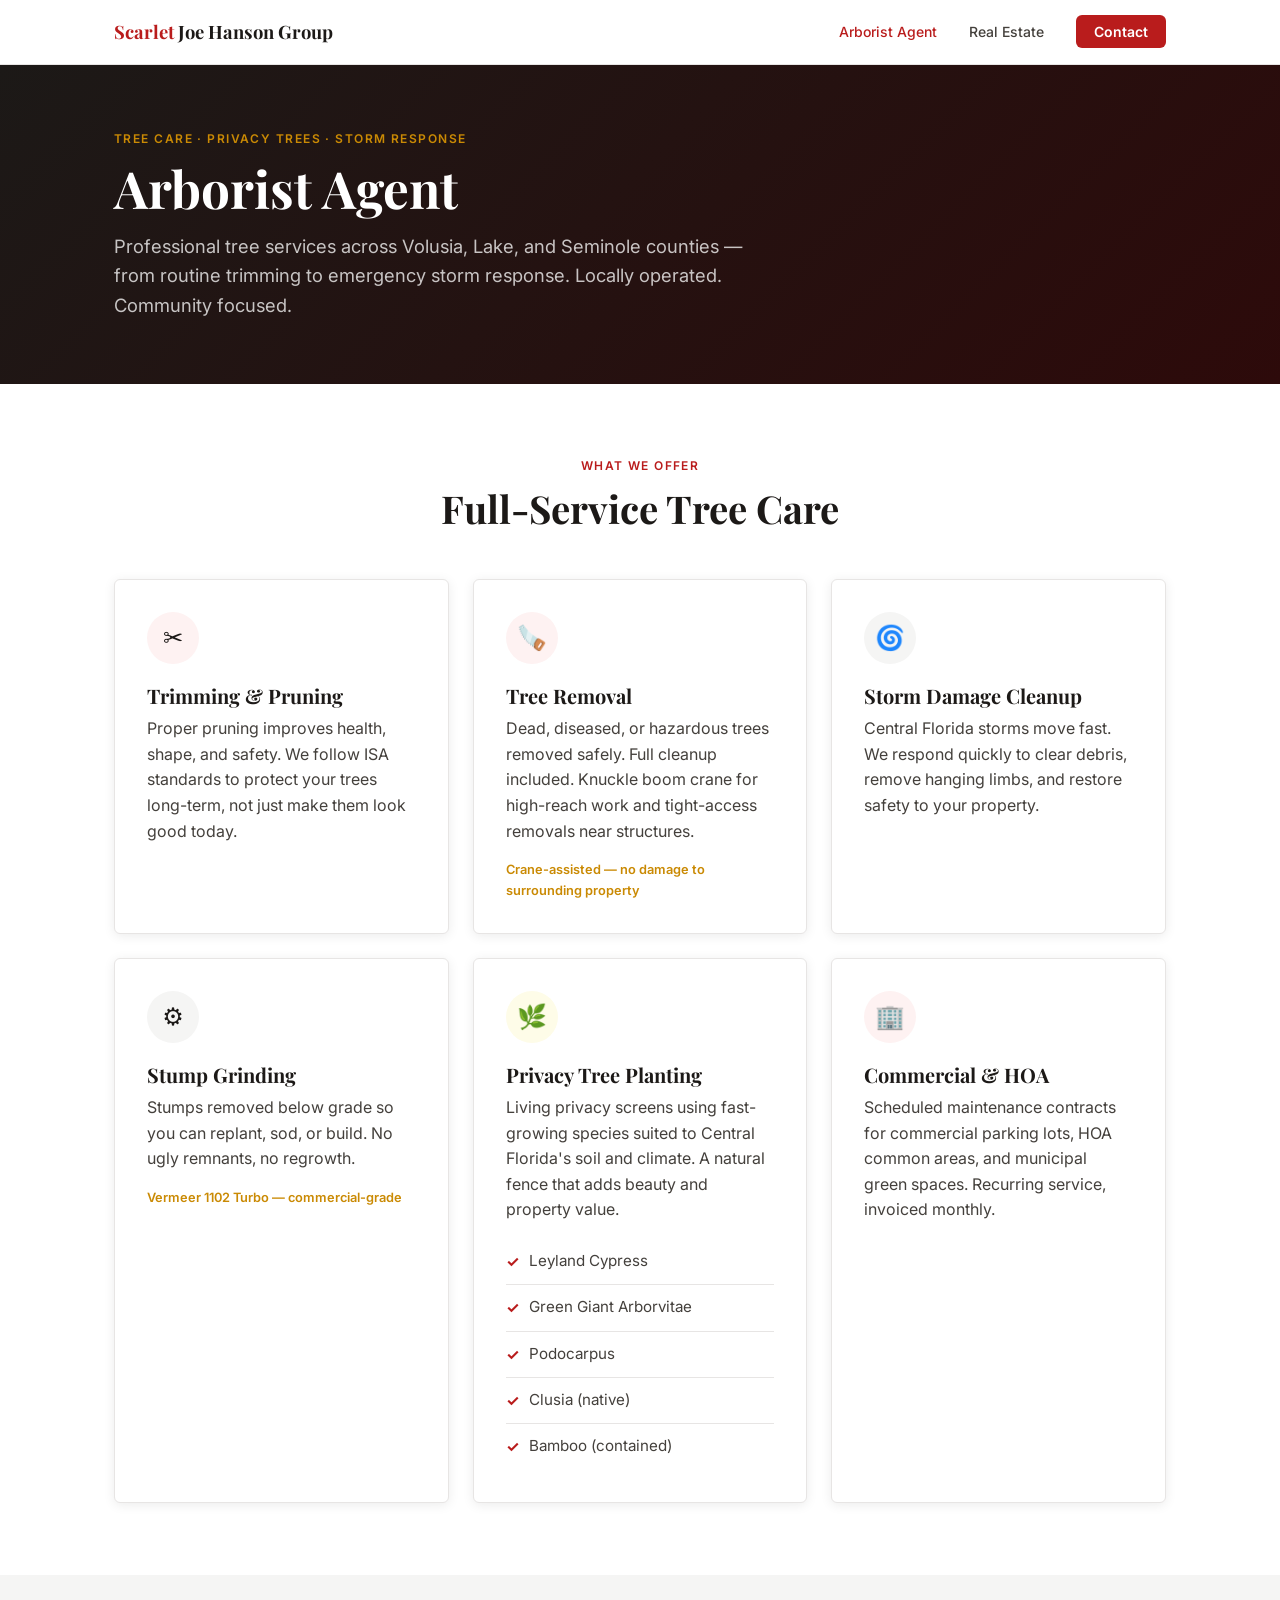
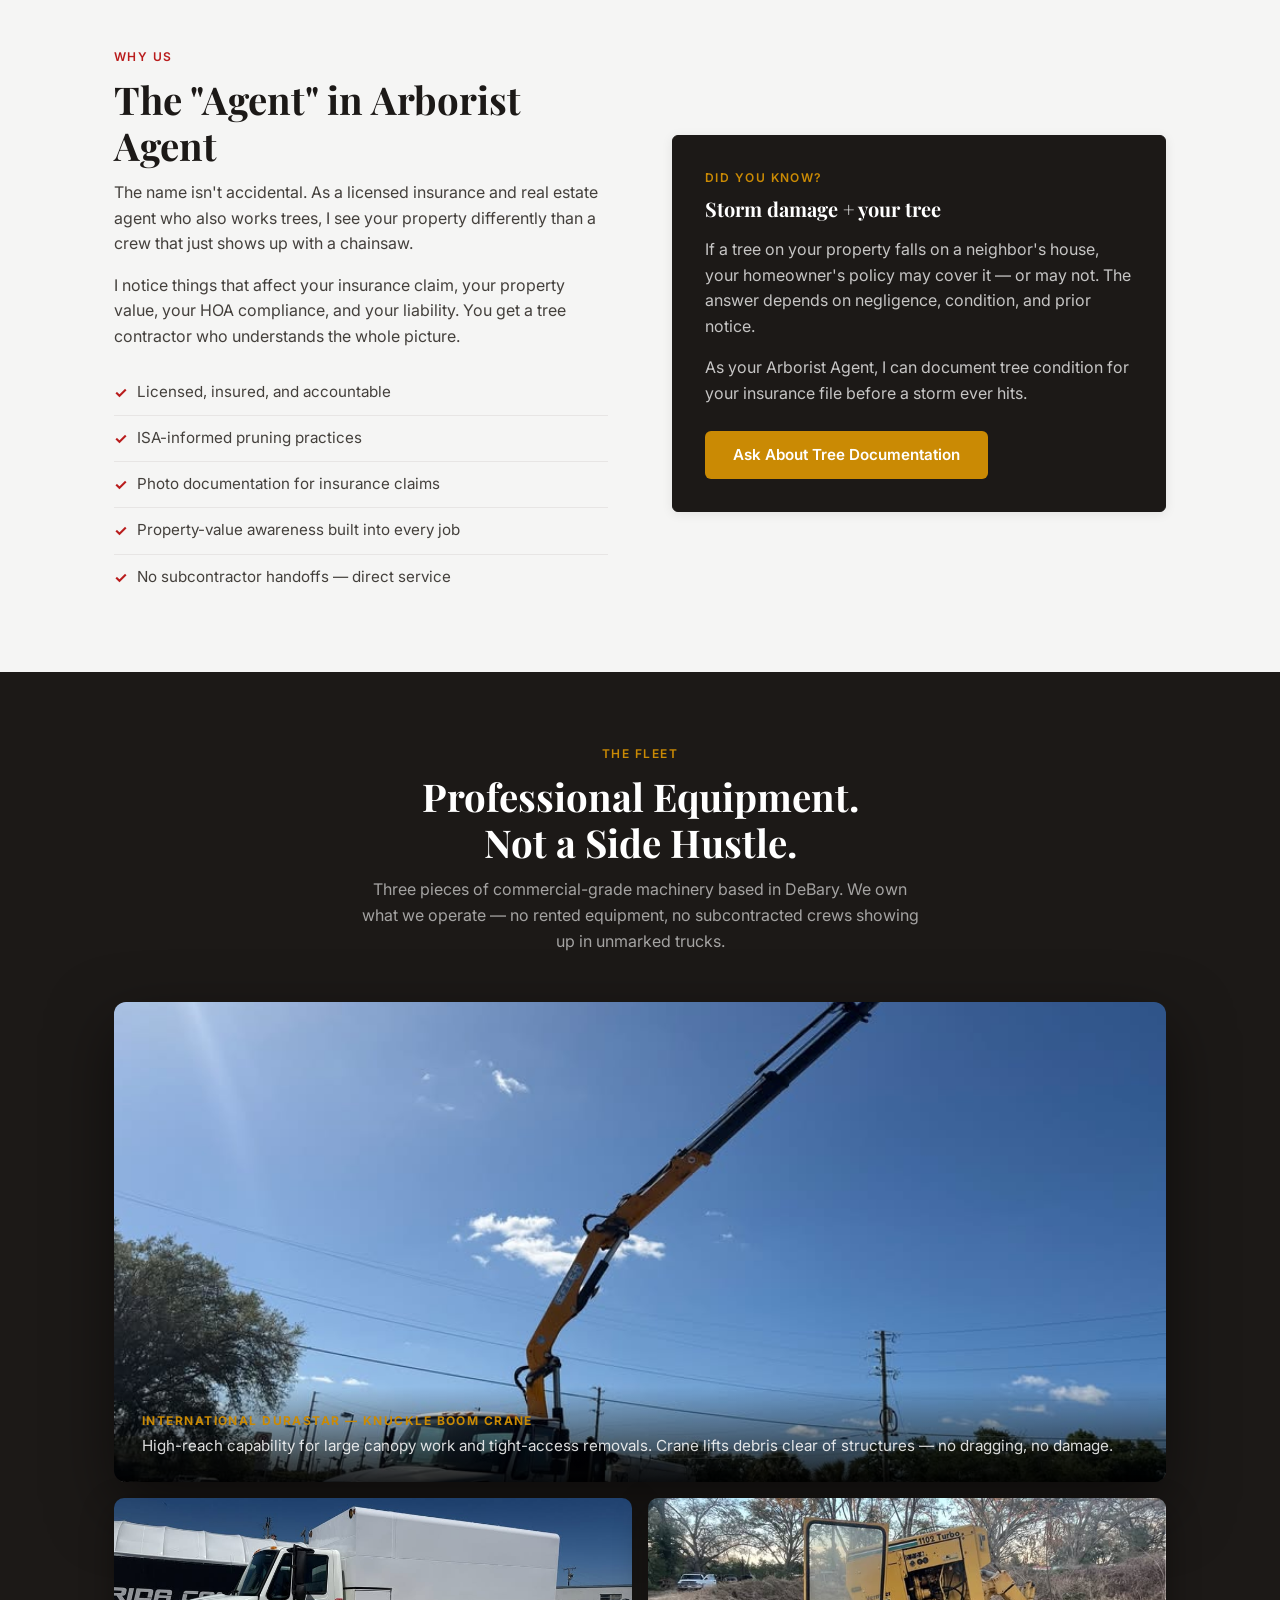
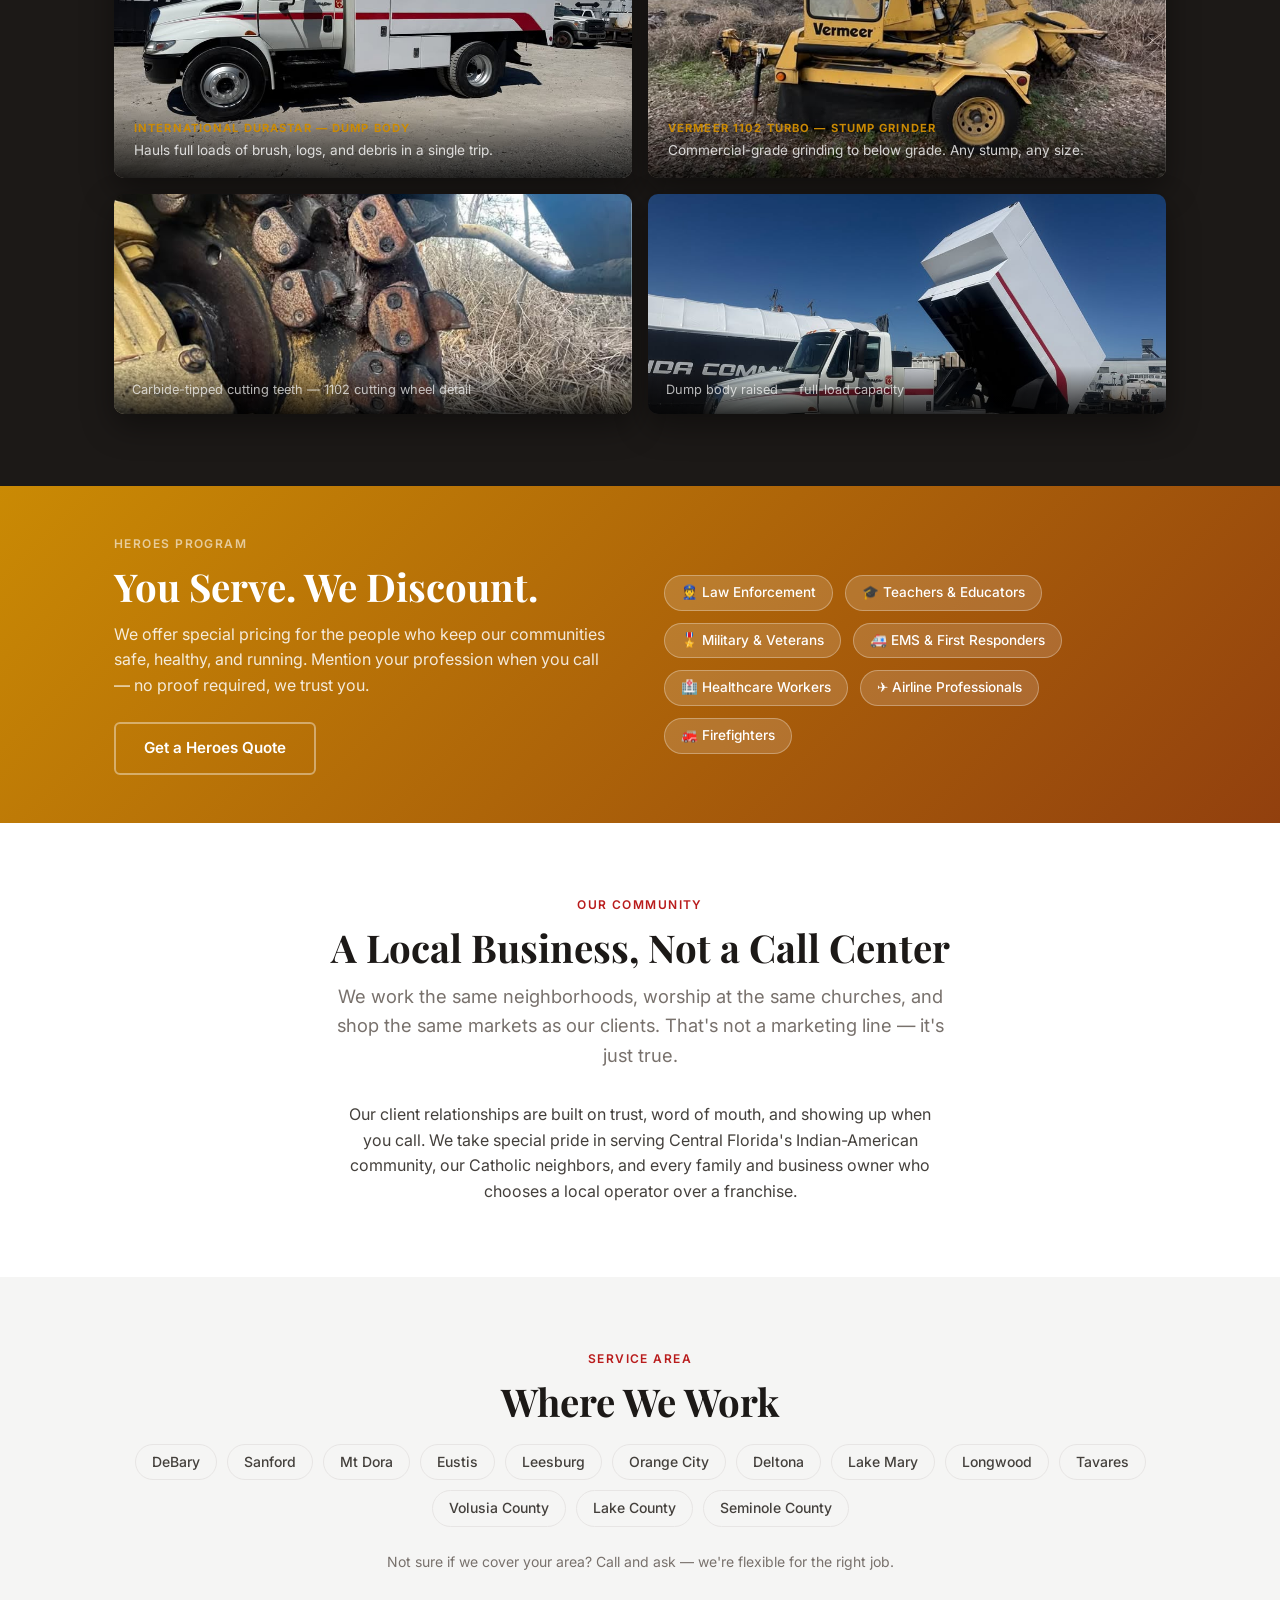
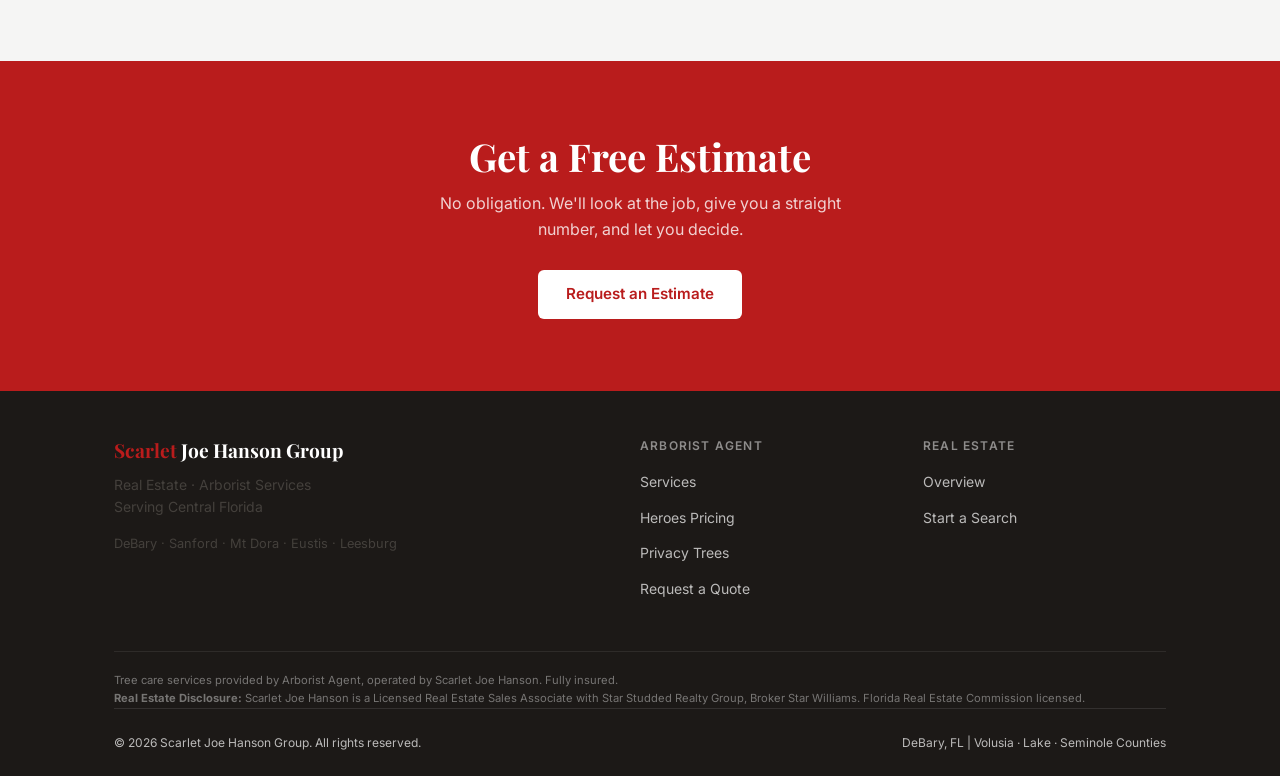
==== arborist-agent.html @ 5fde6324 "Initial build — Scarlet Hanson Group website Tree service (Arborist Agent) + Commercial Real Estate " ====
<!DOCTYPE html>
<html lang="en">
<head>
  <meta charset="UTF-8" />
  <meta name="viewport" content="width=device-width, initial-scale=1.0" />
  <title>Arborist Agent | Professional Tree Care — DeBary, Sanford, Mt Dora, FL</title>
  <meta name="description" content="Arborist Agent provides professional tree trimming, removal, storm cleanup, and privacy tree planting across Volusia, Lake and Seminole counties. Heroes discount available." />
  <meta name="keywords" content="tree service DeBary, tree removal Sanford, arborist Mt Dora, tree trimming Eustis Leesburg, privacy trees Lake County, storm cleanup Central Florida" />

  <meta property="og:title" content="Arborist Agent | Professional Tree Care" />
  <meta property="og:description" content="Tree trimming, removal, storm cleanup, and privacy trees — Central Florida." />

  <link rel="stylesheet" href="styles.css" />
  <meta name="data-entity" content="arborist-agent" />
</head>
<body>

<!-- ── Navigation ── -->
<nav class="nav">
  <div class="container nav-inner">
    <a href="index.html" class="nav-logo"><span>Scarlet</span> Joe Hanson Group</a>
    <button class="nav-toggle" aria-label="Toggle menu" onclick="this.nextElementSibling.classList.toggle('open')">
      <span></span><span></span><span></span>
    </button>
    <ul class="nav-links">
      <li><a href="arborist-agent.html" class="active">Arborist Agent</a></li>
      <li><a href="real-estate.html">Real Estate</a></li>
      <li><a href="contact.html" class="nav-cta">Contact</a></li>
    </ul>
  </div>
</nav>

<!-- ── Page Hero ── -->
<section class="page-hero">
  <div class="container">
    <p class="eyebrow" style="color:var(--gold);">Tree Care · Privacy Trees · Storm Response</p>
    <h1>Arborist Agent</h1>
    <p class="lead">Professional tree services across Volusia, Lake, and Seminole counties — from routine trimming to emergency storm response. Locally operated. Community focused.</p>
  </div>
</section>

<!-- ── Services ── -->
<section class="section" id="services">
  <div class="container">
    <div class="text-center" style="margin-bottom:48px;">
      <p class="eyebrow">What We Offer</p>
      <h2>Full-Service Tree Care</h2>
    </div>

    <div class="grid-3">
      <div class="card">
        <div class="card-icon">✂️</div>
        <h3>Trimming &amp; Pruning</h3>
        <p>Proper pruning improves health, shape, and safety. We follow ISA standards to protect your trees long-term, not just make them look good today.</p>
      </div>
      <div class="card">
        <div class="card-icon">🪚</div>
        <h3>Tree Removal</h3>
        <p>Dead, diseased, or hazardous trees removed safely. Full cleanup included. Knuckle boom crane for high-reach work and tight-access removals near structures.</p>
        <p style="font-size:0.8rem; color:var(--gold); font-weight:600; margin-bottom:0;">Crane-assisted — no damage to surrounding property</p>
      </div>
      <div class="card">
        <div class="card-icon charcoal">🌀</div>
        <h3>Storm Damage Cleanup</h3>
        <p>Central Florida storms move fast. We respond quickly to clear debris, remove hanging limbs, and restore safety to your property.</p>
      </div>
      <div class="card">
        <div class="card-icon charcoal">⚙️</div>
        <h3>Stump Grinding</h3>
        <p>Stumps removed below grade so you can replant, sod, or build. No ugly remnants, no regrowth.</p>
        <p style="font-size:0.8rem; color:var(--gold); font-weight:600; margin-bottom:0;">Vermeer 1102 Turbo — commercial-grade</p>
      </div>
      <div class="card" id="privacy-trees">
        <div class="card-icon gold">🌿</div>
        <h3>Privacy Tree Planting</h3>
        <p>Living privacy screens using fast-growing species suited to Central Florida's soil and climate. A natural fence that adds beauty and property value.</p>
        <ul class="service-list" style="margin-top:12px;">
          <li>Leyland Cypress</li>
          <li>Green Giant Arborvitae</li>
          <li>Podocarpus</li>
          <li>Clusia (native)</li>
          <li>Bamboo (contained)</li>
        </ul>
      </div>
      <div class="card">
        <div class="card-icon">🏢</div>
        <h3>Commercial &amp; HOA</h3>
        <p>Scheduled maintenance contracts for commercial parking lots, HOA common areas, and municipal green spaces. Recurring service, invoiced monthly.</p>
      </div>
    </div>
  </div>
</section>

<!-- ── Why Arborist Agent ── -->
<section class="section bg-lite">
  <div class="container">
    <div class="grid-2" style="align-items:center; gap:64px;">
      <div>
        <p class="eyebrow">Why Us</p>
        <h2>The "Agent" in Arborist Agent</h2>
        <p>The name isn't accidental. As a licensed insurance and real estate agent who also works trees, I see your property differently than a crew that just shows up with a chainsaw.</p>
        <p>I notice things that affect your insurance claim, your property value, your HOA compliance, and your liability. You get a tree contractor who understands the whole picture.</p>
        <ul class="service-list" style="margin-top:20px;">
          <li>Licensed, insured, and accountable</li>
          <li>ISA-informed pruning practices</li>
          <li>Photo documentation for insurance claims</li>
          <li>Property-value awareness built into every job</li>
          <li>No subcontractor handoffs — direct service</li>
        </ul>
      </div>
      <div>
        <div class="card" style="background:var(--charcoal); border-color:var(--charcoal); color:var(--white);">
          <p class="eyebrow" style="color:var(--gold);">Did you know?</p>
          <h3 style="color:var(--white); margin-bottom:16px;">Storm damage + your tree</h3>
          <p style="color:rgba(255,255,255,0.75);">If a tree on your property falls on a neighbor's house, your homeowner's policy may cover it — or may not. The answer depends on negligence, condition, and prior notice.</p>
          <p style="color:rgba(255,255,255,0.75);">As your Arborist Agent, I can document tree condition for your insurance file before a storm ever hits.</p>
          <a href="contact.html" class="btn btn-gold" style="margin-top:8px;">Ask About Tree Documentation</a>
        </div>
      </div>
    </div>
  </div>
</section>

<!-- ── Equipment Showcase ── -->
<section id="equipment" style="background:var(--charcoal); padding:72px 0;">
  <div class="container">
    <div class="text-center" style="margin-bottom:48px;">
      <p class="eyebrow" style="color:var(--gold);">The Fleet</p>
      <h2 style="color:var(--white);">Professional Equipment.<br>Not a Side Hustle.</h2>
      <p style="color:rgba(255,255,255,0.6); max-width:560px; margin:0 auto;">
        Three pieces of commercial-grade machinery based in DeBary. We own what we operate — no rented equipment, no subcontracted crews showing up in unmarked trucks.
      </p>
    </div>

    <!-- Crane Truck — hero shot -->
    <div style="border-radius:12px; overflow:hidden; box-shadow:0 24px 64px rgba(0,0,0,0.5); margin-bottom:16px; position:relative;">
      <img src="truck-crane.jpg" alt="Arborist Agent crane truck with boom extended" style="width:100%; display:block; max-height:480px; object-fit:cover; object-position:center 30%;" />
      <div style="position:absolute; bottom:0; left:0; right:0; padding:24px 28px;
                  background:linear-gradient(transparent, rgba(0,0,0,0.85));">
        <p style="margin:0; color:var(--gold); font-size:0.75rem; font-weight:700; letter-spacing:0.12em; text-transform:uppercase;">International DuraStar — Knuckle Boom Crane</p>
        <p style="margin:4px 0 0; color:rgba(255,255,255,0.85); font-size:0.95rem;">High-reach capability for large canopy work and tight-access removals. Crane lifts debris clear of structures — no dragging, no damage.</p>
      </div>
    </div>

    <!-- Dump Truck + Stump Grinder side by side -->
    <div class="grid-2" style="gap:16px; margin-bottom:16px;">
      <div style="border-radius:10px; overflow:hidden; box-shadow:0 12px 32px rgba(0,0,0,0.4); position:relative;">
        <img src="truck-side.jpg" alt="Arborist Agent dump truck" style="width:100%; display:block; height:280px; object-fit:cover; object-position:center;" />
        <div style="position:absolute; bottom:0; left:0; right:0; padding:16px 20px;
                    background:linear-gradient(transparent, rgba(0,0,0,0.8));">
          <p style="margin:0; color:var(--gold); font-size:0.7rem; font-weight:700; letter-spacing:0.1em; text-transform:uppercase;">International DuraStar — Dump Body</p>
          <p style="margin:3px 0 0; color:rgba(255,255,255,0.8); font-size:0.85rem;">Hauls full loads of brush, logs, and debris in a single trip.</p>
        </div>
      </div>
      <div style="border-radius:10px; overflow:hidden; box-shadow:0 12px 32px rgba(0,0,0,0.4); position:relative;">
        <img src="grinder-2.jpg" alt="Vermeer 1102 Turbo stump grinder" style="width:100%; display:block; height:280px; object-fit:cover; object-position:center;" />
        <div style="position:absolute; bottom:0; left:0; right:0; padding:16px 20px;
                    background:linear-gradient(transparent, rgba(0,0,0,0.8));">
          <p style="margin:0; color:var(--gold); font-size:0.7rem; font-weight:700; letter-spacing:0.1em; text-transform:uppercase;">Vermeer 1102 Turbo — Stump Grinder</p>
          <p style="margin:3px 0 0; color:rgba(255,255,255,0.8); font-size:0.85rem;">Commercial-grade grinding to below grade. Any stump, any size.</p>
        </div>
      </div>
    </div>

    <!-- Teeth close-up + second grinder shot -->
    <div class="grid-2" style="gap:16px;">
      <div style="border-radius:10px; overflow:hidden; box-shadow:0 12px 32px rgba(0,0,0,0.4); position:relative;">
        <img src="grinder-teeth.jpg" alt="Vermeer carbide cutting teeth close-up" style="width:100%; display:block; height:220px; object-fit:cover; object-position:center;" />
        <div style="position:absolute; bottom:0; left:0; right:0; padding:14px 18px;
                    background:linear-gradient(transparent, rgba(0,0,0,0.8));">
          <p style="margin:0; color:rgba(255,255,255,0.7); font-size:0.8rem;">Carbide-tipped cutting teeth — 1102 cutting wheel detail</p>
        </div>
      </div>
      <div style="border-radius:10px; overflow:hidden; box-shadow:0 12px 32px rgba(0,0,0,0.4); position:relative;">
        <img src="truck-dump.jpg" alt="Arborist Agent dump truck — bed raised" style="width:100%; display:block; height:220px; object-fit:cover; object-position:center 20%;" />
        <div style="position:absolute; bottom:0; left:0; right:0; padding:14px 18px;
                    background:linear-gradient(transparent, rgba(0,0,0,0.8));">
          <p style="margin:0; color:rgba(255,255,255,0.7); font-size:0.8rem;">Dump body raised — full-load capacity</p>
        </div>
      </div>
    </div>

  </div>
</section>

<!-- ── Heroes ── -->
<section class="heroes-strip" id="heroes">
  <div class="container">
    <div class="grid-2" style="align-items:center; gap:48px;">
      <div>
        <p class="eyebrow" style="color:rgba(255,255,255,0.6);">Heroes Program</p>
        <h2>You Serve. We Discount.</h2>
        <p>We offer special pricing for the people who keep our communities safe, healthy, and running. Mention your profession when you call — no proof required, we trust you.</p>
        <a href="contact.html" class="btn btn-outline" style="margin-top:8px;">Get a Heroes Quote</a>
      </div>
      <div>
        <div class="heroes-grid">
          <span class="hero-tag">👮 Law Enforcement</span>
          <span class="hero-tag">🎓 Teachers &amp; Educators</span>
          <span class="hero-tag">🎖️ Military &amp; Veterans</span>
          <span class="hero-tag">🚑 EMS &amp; First Responders</span>
          <span class="hero-tag">🏥 Healthcare Workers</span>
          <span class="hero-tag">✈️ Airline Professionals</span>
          <span class="hero-tag">🚒 Firefighters</span>
        </div>
      </div>
    </div>
  </div>
</section>

<!-- ── Community ── -->
<section class="section">
  <div class="container text-center">
    <p class="eyebrow">Our Community</p>
    <h2>A Local Business, Not a Call Center</h2>
    <p class="lead" style="margin:0 auto 32px;">We work the same neighborhoods, worship at the same churches, and shop the same markets as our clients. That's not a marketing line — it's just true.</p>
    <p style="max-width:600px; margin:0 auto; color:var(--gray-dark);">
      Our client relationships are built on trust, word of mouth, and showing up when you call. We take special pride in serving Central Florida's Indian-American community, our Catholic neighbors, and every family and business owner who chooses a local operator over a franchise.
    </p>
  </div>
</section>

<!-- ── Service Areas ── -->
<section class="section bg-lite">
  <div class="container text-center">
    <p class="eyebrow">Service Area</p>
    <h2>Where We Work</h2>
    <div class="areas-list" style="justify-content:center; margin-top:20px;">
      <span class="area-tag">DeBary</span>
      <span class="area-tag">Sanford</span>
      <span class="area-tag">Mt Dora</span>
      <span class="area-tag">Eustis</span>
      <span class="area-tag">Leesburg</span>
      <span class="area-tag">Orange City</span>
      <span class="area-tag">Deltona</span>
      <span class="area-tag">Lake Mary</span>
      <span class="area-tag">Longwood</span>
      <span class="area-tag">Tavares</span>
      <span class="area-tag">Volusia County</span>
      <span class="area-tag">Lake County</span>
      <span class="area-tag">Seminole County</span>
    </div>
    <p style="margin-top:24px; color:var(--gray-mid); font-size:0.875rem;">Not sure if we cover your area? Call and ask — we're flexible for the right job.</p>
  </div>
</section>

<!-- ── CTA ── -->
<section class="section bg-scarlet">
  <div class="container text-center">
    <h2 style="color:var(--white);">Get a Free Estimate</h2>
    <p style="color:rgba(255,255,255,0.8); max-width:460px; margin:0 auto 28px;">No obligation. We'll look at the job, give you a straight number, and let you decide.</p>
    <a href="contact.html" class="btn" style="background:var(--white); color:var(--scarlet);">Request an Estimate</a>
  </div>
</section>

<!-- ── Footer ── -->
<footer class="footer">
  <div class="container">
    <div class="footer-grid">
      <div class="footer-brand">
        <h3><span>Scarlet</span> Joe Hanson Group</h3>
        <p style="font-size:0.875rem; margin-bottom:16px;">Real Estate · Arborist Services<br>Serving Central Florida</p>
        <p style="font-size:0.8rem;">DeBary · Sanford · Mt Dora · Eustis · Leesburg</p>
      </div>
      <div>
        <h4>Arborist Agent</h4>
        <ul>
          <li><a href="#services">Services</a></li>
          <li><a href="#heroes">Heroes Pricing</a></li>
          <li><a href="#privacy-trees">Privacy Trees</a></li>
          <li><a href="contact.html">Request a Quote</a></li>
        </ul>
      </div>
      <div>
        <h4>Real Estate</h4>
        <ul>
          <li><a href="real-estate.html">Overview</a></li>
          <li><a href="contact.html">Start a Search</a></li>
        </ul>
      </div>
    </div>

    <div class="footer-disclaimer">
      Tree care services provided by Arborist Agent, operated by Scarlet Joe Hanson. Fully insured.
      <br>
      <strong>Real Estate Disclosure:</strong> Scarlet Joe Hanson is a Licensed Real Estate Sales Associate with
      Star Studded Realty Group, Broker Star Williams. Florida Real Estate Commission licensed.
    </div>

    <div class="footer-bottom">
      <span>&copy; 2026 Scarlet Joe Hanson Group. All rights reserved.</span>
      <span>DeBary, FL | Volusia · Lake · Seminole Counties</span>
    </div>
  </div>
</footer>

</body>
</html>
---- styles.css ----
/* ============================================================
   SJH Group — Shared Stylesheet
   Primary: --scarlet | Accent: --gold | Dark: --charcoal
   All colors and fonts use CSS variables for easy pro updates
   ============================================================ */

@import url('https://fonts.googleapis.com/css2?family=Playfair+Display:wght@600;700&family=Inter:wght@300;400;500;600&display=swap');

:root {
  --scarlet:      #B91C1C;
  --scarlet-dark: #7F1D1D;
  --scarlet-lite: #FEF2F2;
  --gold:         #CA8A04;
  --gold-lite:    #FEFCE8;
  --charcoal:     #1C1917;
  --gray-dark:    #44403C;
  --gray-mid:     #78716C;
  --gray-lite:    #F5F5F4;
  --white:        #FFFFFF;
  --border:       #E7E5E4;

  --font-heading: 'Playfair Display', Georgia, serif;
  --font-body:    'Inter', system-ui, sans-serif;

  --max-w:        1100px;
  --radius:       6px;
  --shadow:       0 2px 12px rgba(0,0,0,0.08);
  --shadow-md:    0 4px 24px rgba(0,0,0,0.12);
}

/* ── Reset ── */
*, *::before, *::after { box-sizing: border-box; margin: 0; padding: 0; }
html { scroll-behavior: smooth; }
body {
  font-family: var(--font-body);
  color: var(--charcoal);
  background: var(--white);
  line-height: 1.6;
  font-size: 16px;
}
img { max-width: 100%; display: block; }
a { color: var(--scarlet); text-decoration: none; }
a:hover { text-decoration: underline; }

/* ── Layout Utilities ── */
.container { max-width: var(--max-w); margin: 0 auto; padding: 0 24px; }
.section    { padding: 72px 0; }
.section-sm { padding: 48px 0; }
.bg-lite    { background: var(--gray-lite); }
.bg-scarlet { background: var(--scarlet); color: var(--white); }
.bg-charcoal{ background: var(--charcoal); color: var(--white); }
.text-center{ text-align: center; }

/* ── Typography ── */
h1, h2, h3, h4 { font-family: var(--font-heading); line-height: 1.2; }
h1 { font-size: clamp(2rem, 5vw, 3.2rem); }
h2 { font-size: clamp(1.6rem, 3.5vw, 2.4rem); margin-bottom: 12px; }
h3 { font-size: 1.25rem; margin-bottom: 8px; }
p  { color: var(--gray-dark); margin-bottom: 16px; }
.lead { font-size: 1.15rem; color: var(--gray-mid); max-width: 640px; }
.eyebrow {
  font-size: 0.75rem;
  font-weight: 600;
  letter-spacing: 0.12em;
  text-transform: uppercase;
  color: var(--scarlet);
  margin-bottom: 10px;
}

/* ── Navigation ── */
.nav {
  position: sticky;
  top: 0;
  z-index: 100;
  background: var(--white);
  border-bottom: 1px solid var(--border);
  padding: 0;
}
.nav-inner {
  display: flex;
  align-items: center;
  justify-content: space-between;
  height: 64px;
}
.nav-logo {
  font-family: var(--font-heading);
  font-size: 1.15rem;
  font-weight: 700;
  color: var(--charcoal);
  white-space: nowrap;
}
.nav-logo span { color: var(--scarlet); }
.nav-links { display: flex; gap: 32px; list-style: none; }
.nav-links a {
  font-size: 0.875rem;
  font-weight: 500;
  color: var(--gray-dark);
  transition: color 0.2s;
}
.nav-links a:hover,
.nav-links a.active { color: var(--scarlet); text-decoration: none; }
.nav-cta {
  background: var(--scarlet);
  color: var(--white) !important;
  padding: 8px 18px;
  border-radius: var(--radius);
  font-weight: 600 !important;
}
.nav-cta:hover { background: var(--scarlet-dark); }

/* Mobile nav */
.nav-toggle { display: none; background: none; border: none; cursor: pointer; padding: 4px; }
.nav-toggle span {
  display: block; width: 24px; height: 2px;
  background: var(--charcoal); margin: 5px 0;
  transition: all 0.3s;
}

/* ── Hero ── */
.hero {
  background: linear-gradient(135deg, var(--charcoal) 0%, #3B1515 100%);
  color: var(--white);
  padding: 96px 0 80px;
  position: relative;
  overflow: hidden;
}
.hero::before {
  content: '';
  position: absolute;
  inset: 0;
  background: url("data:image/svg+xml,%3Csvg width='60' height='60' viewBox='0 0 60 60' xmlns='http://www.w3.org/2000/svg'%3E%3Cg fill='none' fill-rule='evenodd'%3E%3Cg fill='%23ffffff' fill-opacity='0.03'%3E%3Cpath d='M36 34v-4h-2v4h-4v2h4v4h2v-4h4v-2h-4zm0-30V0h-2v4h-4v2h4v4h2V6h4V4h-4zM6 34v-4H4v4H0v2h4v4h2v-4h4v-2H6zM6 4V0H4v4H0v2h4v4h2V6h4V4H6z'/%3E%3C/g%3E%3C/g%3E%3C/svg%3E");
}
.hero-content { position: relative; max-width: 720px; }
.hero h1 { color: var(--white); margin-bottom: 20px; }
.hero h1 span { color: var(--scarlet); }
.hero .lead { color: rgba(255,255,255,0.75); margin-bottom: 36px; max-width: 560px; }
.hero-badges {
  display: flex;
  flex-wrap: wrap;
  gap: 10px;
  margin-bottom: 40px;
}
.badge {
  display: inline-flex;
  align-items: center;
  gap: 6px;
  background: rgba(255,255,255,0.1);
  border: 1px solid rgba(255,255,255,0.2);
  color: var(--white);
  padding: 6px 14px;
  border-radius: 999px;
  font-size: 0.8rem;
  font-weight: 500;
}

/* ── Buttons ── */
.btn {
  display: inline-flex;
  align-items: center;
  gap: 8px;
  padding: 12px 28px;
  border-radius: var(--radius);
  font-weight: 600;
  font-size: 0.95rem;
  cursor: pointer;
  border: none;
  transition: all 0.2s;
  text-decoration: none !important;
}
.btn-primary { background: var(--scarlet); color: var(--white); }
.btn-primary:hover { background: var(--scarlet-dark); }
.btn-outline {
  background: transparent;
  color: var(--white);
  border: 2px solid rgba(255,255,255,0.4);
}
.btn-outline:hover { border-color: var(--white); }
.btn-gold { background: var(--gold); color: var(--white); }
.btn-gold:hover { background: #A16207; }
.btn-group { display: flex; flex-wrap: wrap; gap: 12px; }

/* ── Cards ── */
.card {
  background: var(--white);
  border: 1px solid var(--border);
  border-radius: var(--radius);
  padding: 32px;
  box-shadow: var(--shadow);
  transition: box-shadow 0.2s, transform 0.2s;
}
.card:hover { box-shadow: var(--shadow-md); transform: translateY(-2px); }
.card-icon {
  width: 52px; height: 52px;
  background: var(--scarlet-lite);
  border-radius: 50%;
  display: flex; align-items: center; justify-content: center;
  font-size: 1.5rem;
  margin-bottom: 20px;
}
.card-icon.gold { background: var(--gold-lite); }
.card-icon.charcoal { background: var(--gray-lite); }

/* ── Grid ── */
.grid-3 { display: grid; grid-template-columns: repeat(3, 1fr); gap: 24px; }
.grid-2 { display: grid; grid-template-columns: repeat(2, 1fr); gap: 24px; }
.grid-4 { display: grid; grid-template-columns: repeat(4, 1fr); gap: 20px; }

/* ── Service List ── */
.service-list { list-style: none; }
.service-list li {
  padding: 10px 0;
  border-bottom: 1px solid var(--border);
  display: flex;
  align-items: flex-start;
  gap: 10px;
  font-size: 0.95rem;
  color: var(--gray-dark);
}
.service-list li:last-child { border-bottom: none; }
.service-list li::before {
  content: '✓';
  color: var(--scarlet);
  font-weight: 700;
  flex-shrink: 0;
  margin-top: 1px;
}

/* ── Heroes Section ── */
.heroes-strip {
  background: linear-gradient(135deg, var(--gold) 0%, #92400E 100%);
  color: var(--white);
  padding: 48px 0;
}
.heroes-strip h2 { color: var(--white); }
.heroes-strip p { color: rgba(255,255,255,0.85); }
.heroes-grid {
  display: flex;
  flex-wrap: wrap;
  gap: 12px;
  margin-top: 20px;
}
.hero-tag {
  background: rgba(255,255,255,0.15);
  border: 1px solid rgba(255,255,255,0.3);
  color: var(--white);
  padding: 6px 16px;
  border-radius: 999px;
  font-size: 0.85rem;
  font-weight: 500;
}

/* ── Areas ── */
.areas-list {
  display: flex;
  flex-wrap: wrap;
  gap: 10px;
  margin-top: 16px;
}
.area-tag {
  background: var(--gray-lite);
  border: 1px solid var(--border);
  color: var(--gray-dark);
  padding: 6px 16px;
  border-radius: 999px;
  font-size: 0.875rem;
  font-weight: 500;
}

/* ── Stat Row ── */
.stat-row { display: flex; flex-wrap: wrap; gap: 32px; }
.stat { text-align: center; }
.stat-num {
  font-family: var(--font-heading);
  font-size: 2.4rem;
  color: var(--scarlet);
  line-height: 1;
}
.stat-label { font-size: 0.8rem; color: var(--gray-mid); text-transform: uppercase; letter-spacing: 0.05em; }

/* ── Legal / Disclaimer ── */
.legal {
  font-size: 0.75rem;
  color: var(--gray-mid);
  border-top: 1px solid var(--border);
  padding-top: 16px;
  margin-top: 32px;
  line-height: 1.5;
}

/* ── Footer ── */
.footer {
  background: var(--charcoal);
  color: rgba(255,255,255,0.7);
  padding: 48px 0 24px;
}
.footer-grid {
  display: grid;
  grid-template-columns: 2fr 1fr 1fr;
  gap: 40px;
  margin-bottom: 40px;
}
.footer-brand h3 {
  font-family: var(--font-heading);
  color: var(--white);
  font-size: 1.2rem;
  margin-bottom: 12px;
}
.footer-brand h3 span { color: var(--scarlet); }
.footer h4 {
  font-family: var(--font-body);
  font-size: 0.75rem;
  font-weight: 600;
  letter-spacing: 0.1em;
  text-transform: uppercase;
  color: rgba(255,255,255,0.5);
  margin-bottom: 16px;
}
.footer ul { list-style: none; }
.footer ul li { margin-bottom: 10px; }
.footer ul a {
  color: rgba(255,255,255,0.7);
  font-size: 0.875rem;
  transition: color 0.2s;
}
.footer ul a:hover { color: var(--white); text-decoration: none; }
.footer-bottom {
  border-top: 1px solid rgba(255,255,255,0.1);
  padding-top: 24px;
  display: flex;
  flex-wrap: wrap;
  gap: 16px;
  justify-content: space-between;
  font-size: 0.75rem;
}
.footer-disclaimer {
  font-size: 0.7rem;
  color: rgba(255,255,255,0.4);
  line-height: 1.6;
  margin-top: 20px;
  padding-top: 20px;
  border-top: 1px solid rgba(255,255,255,0.08);
}

/* ── Forms ── */
.form-group { margin-bottom: 20px; }
label { display: block; font-size: 0.875rem; font-weight: 500; margin-bottom: 6px; color: var(--charcoal); }
input, select, textarea {
  width: 100%;
  padding: 10px 14px;
  border: 1px solid var(--border);
  border-radius: var(--radius);
  font-family: var(--font-body);
  font-size: 0.95rem;
  color: var(--charcoal);
  background: var(--white);
  transition: border-color 0.2s;
}
input:focus, select:focus, textarea:focus {
  outline: none;
  border-color: var(--scarlet);
  box-shadow: 0 0 0 3px rgba(185,28,28,0.1);
}
textarea { resize: vertical; min-height: 120px; }

/* ── Page Hero (sub-pages) ── */
.page-hero {
  background: linear-gradient(135deg, var(--charcoal) 0%, #2D0A0A 100%);
  color: var(--white);
  padding: 64px 0;
}
.page-hero h1 { color: var(--white); margin-bottom: 12px; }
.page-hero .lead { color: rgba(255,255,255,0.75); margin-bottom: 0; }

/* ── Browser Preview Frame ── */
.preview-frame {
  border-radius: var(--radius) var(--radius) 0 0;
  overflow: hidden;
  border: 1px solid var(--border);
  border-bottom: none;
  margin: -32px -32px 24px -32px;
}
.preview-bar {
  background: #E5E5E5;
  padding: 8px 12px;
  display: flex;
  align-items: center;
  gap: 6px;
  border-bottom: 1px solid var(--border);
}
.preview-dot {
  width: 10px; height: 10px;
  border-radius: 50%;
  flex-shrink: 0;
}
.preview-dot:nth-child(1) { background: #FF5F57; }
.preview-dot:nth-child(2) { background: #FEBC2E; }
.preview-dot:nth-child(3) { background: #28C840; }
.preview-url {
  flex: 1;
  background: var(--white);
  border-radius: 4px;
  padding: 2px 10px;
  font-size: 0.7rem;
  color: var(--gray-mid);
  margin-left: 8px;
  white-space: nowrap;
  overflow: hidden;
  text-overflow: ellipsis;
}
.preview-frame img {
  width: 100%;
  display: block;
  height: 200px;
  object-fit: cover;
  object-position: top;
  transition: transform 0.4s ease;
}
.card:hover .preview-frame img { transform: translateY(-6px); }

/* ── Responsive ── */
@media (max-width: 900px) {
  .grid-3 { grid-template-columns: 1fr 1fr; }
  .grid-4 { grid-template-columns: 1fr 1fr; }
  .footer-grid { grid-template-columns: 1fr 1fr; }
}

@media (max-width: 640px) {
  .nav-links { display: none; flex-direction: column; }
  .nav-links.open {
    display: flex;
    position: absolute;
    top: 64px; left: 0; right: 0;
    background: var(--white);
    border-bottom: 1px solid var(--border);
    padding: 16px 24px;
    gap: 16px;
  }
  .nav-toggle { display: block; }
  .grid-3, .grid-2, .grid-4 { grid-template-columns: 1fr; }
  .footer-grid { grid-template-columns: 1fr; }
  .stat-row { justify-content: center; }
  .hero { padding: 64px 0 56px; }
}
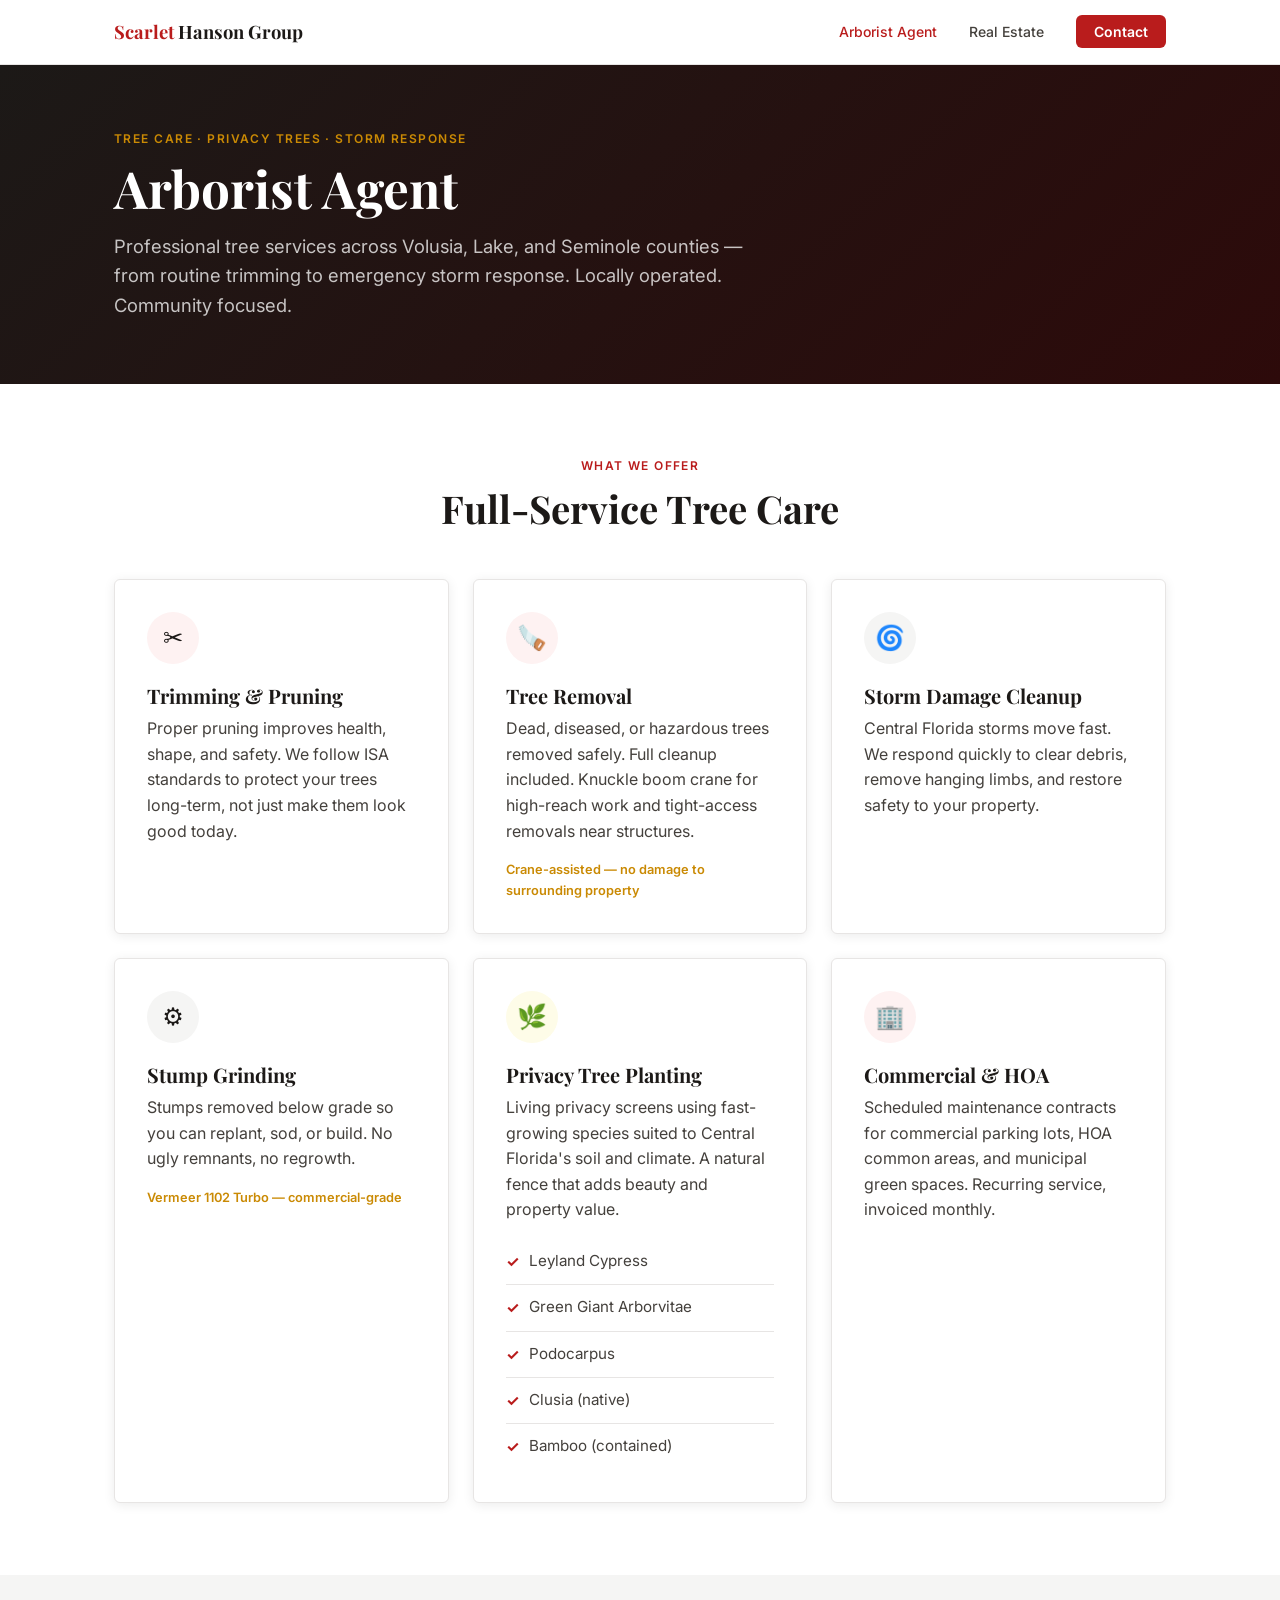
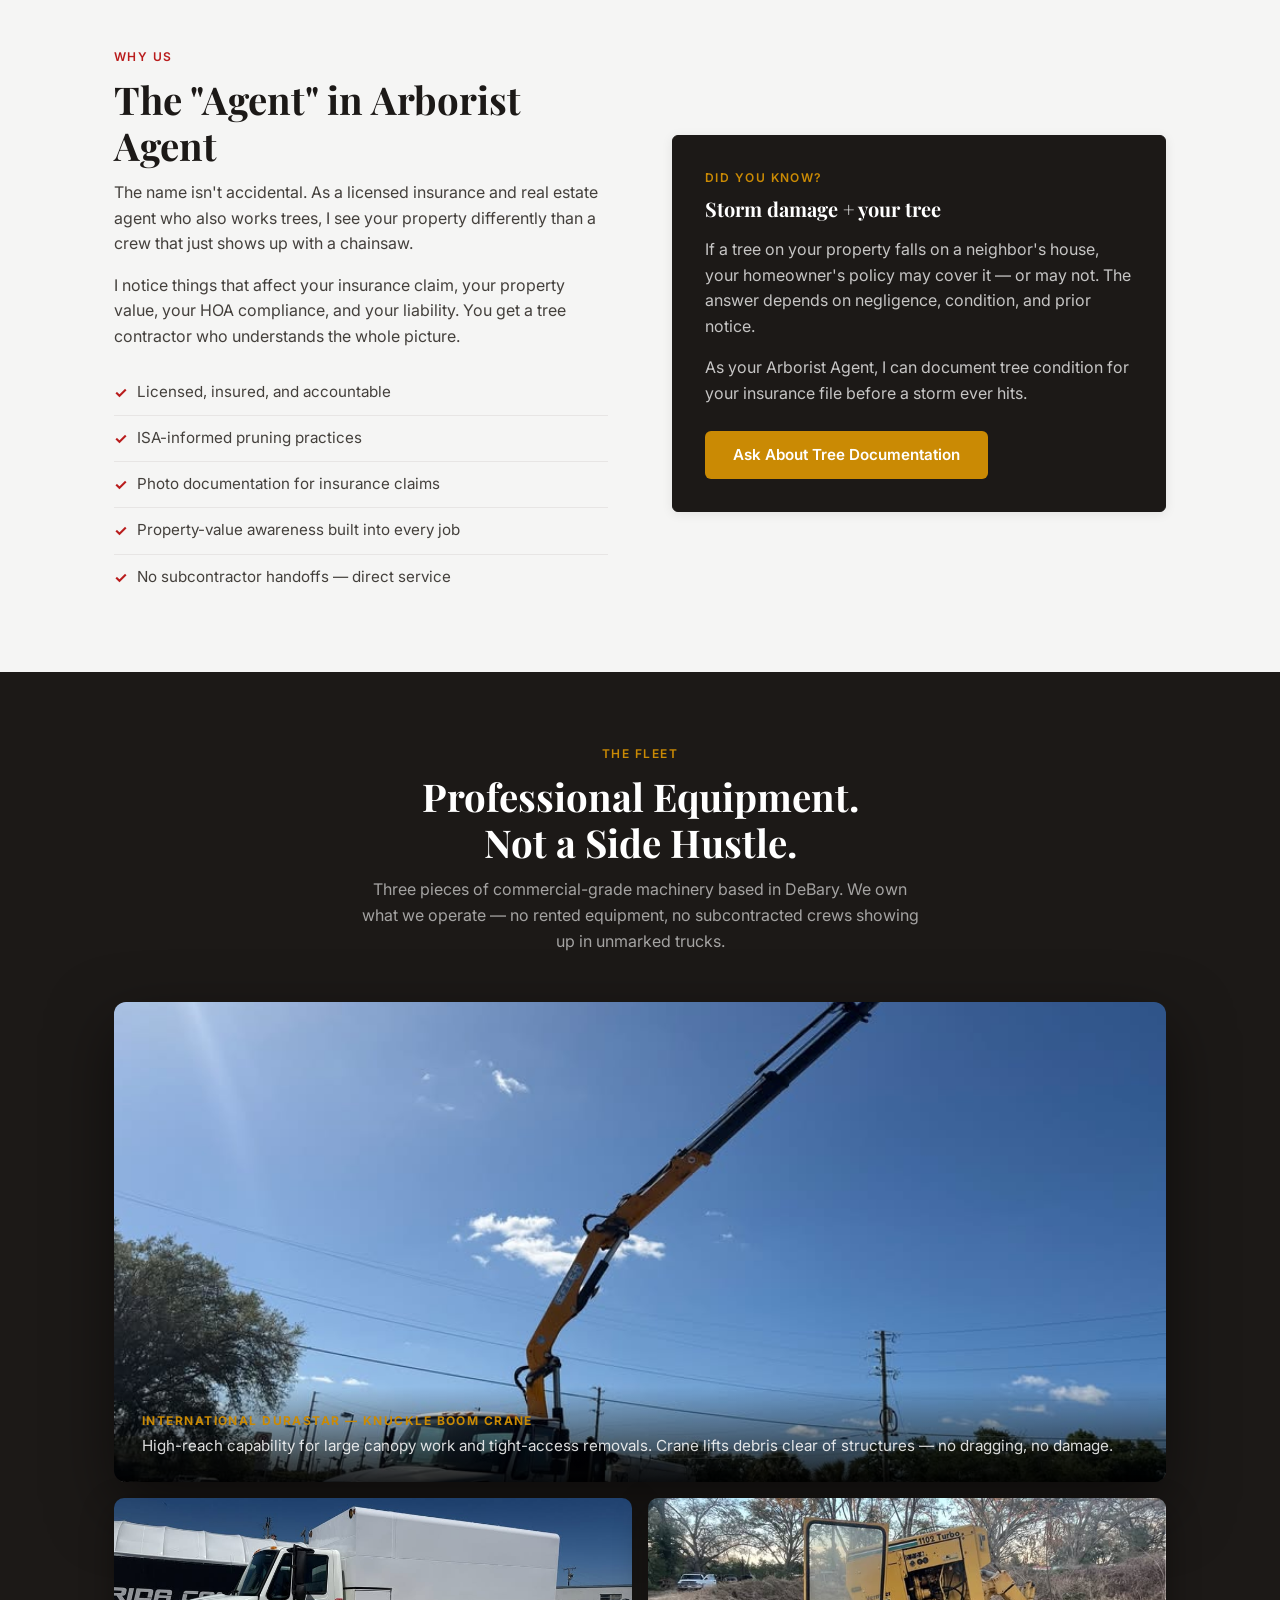
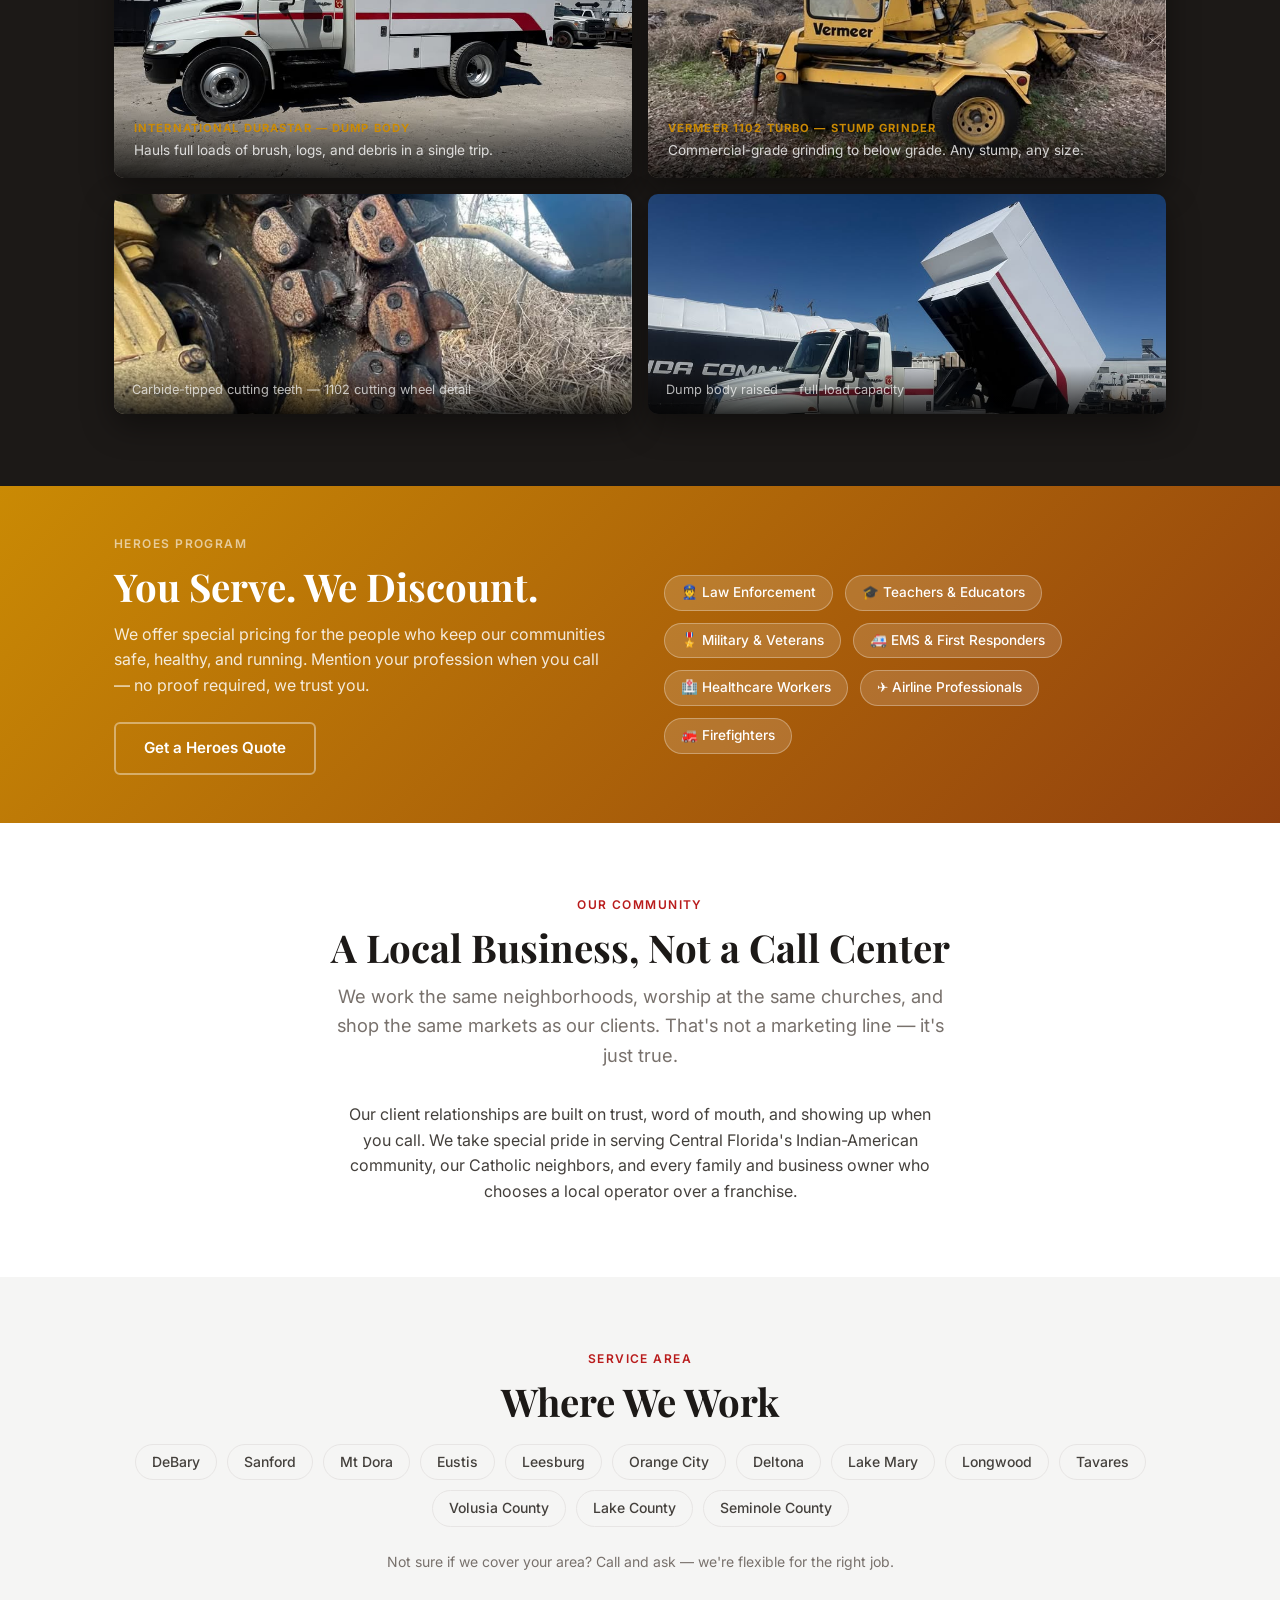
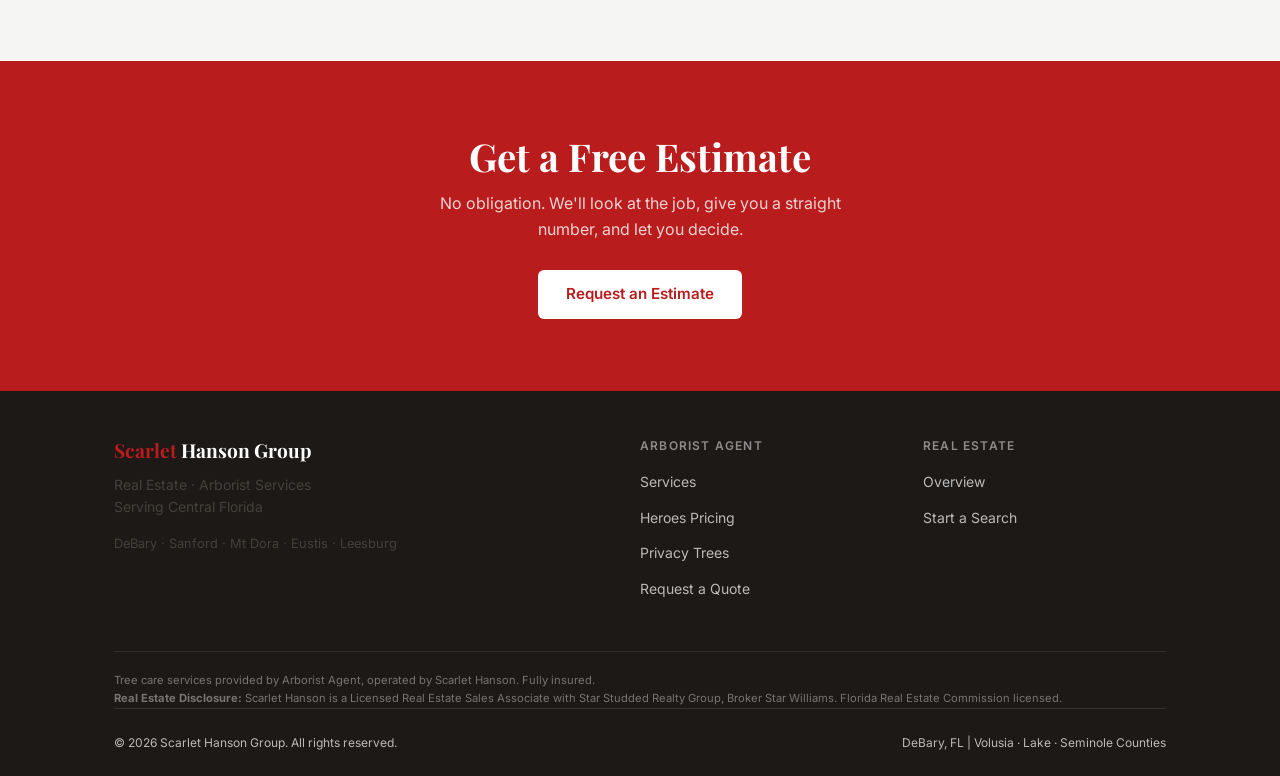
==== commit 5d62efe3: "Rename to Scarlet Hanson (drop Joe)" ====
--- a/arborist-agent.html
+++ b/arborist-agent.html
@@ -18,7 +18,7 @@
 <!-- ── Navigation ── -->
 <nav class="nav">
   <div class="container nav-inner">
-    <a href="index.html" class="nav-logo"><span>Scarlet</span> Joe Hanson Group</a>
+    <a href="index.html" class="nav-logo"><span>Scarlet</span> Hanson Group</a>
     <button class="nav-toggle" aria-label="Toggle menu" onclick="this.nextElementSibling.classList.toggle('open')">
       <span></span><span></span><span></span>
     </button>
@@ -258,7 +258,7 @@
   <div class="container">
     <div class="footer-grid">
       <div class="footer-brand">
-        <h3><span>Scarlet</span> Joe Hanson Group</h3>
+        <h3><span>Scarlet</span> Hanson Group</h3>
         <p style="font-size:0.875rem; margin-bottom:16px;">Real Estate · Arborist Services<br>Serving Central Florida</p>
         <p style="font-size:0.8rem;">DeBary · Sanford · Mt Dora · Eustis · Leesburg</p>
       </div>
@@ -281,14 +281,14 @@
     </div>
 
     <div class="footer-disclaimer">
-      Tree care services provided by Arborist Agent, operated by Scarlet Joe Hanson. Fully insured.
+      Tree care services provided by Arborist Agent, operated by Scarlet Hanson. Fully insured.
       <br>
-      <strong>Real Estate Disclosure:</strong> Scarlet Joe Hanson is a Licensed Real Estate Sales Associate with
+      <strong>Real Estate Disclosure:</strong> Scarlet Hanson is a Licensed Real Estate Sales Associate with
       Star Studded Realty Group, Broker Star Williams. Florida Real Estate Commission licensed.
     </div>
 
     <div class="footer-bottom">
-      <span>&copy; 2026 Scarlet Joe Hanson Group. All rights reserved.</span>
+      <span>&copy; 2026 Scarlet Hanson Group. All rights reserved.</span>
       <span>DeBary, FL | Volusia · Lake · Seminole Counties</span>
     </div>
   </div>
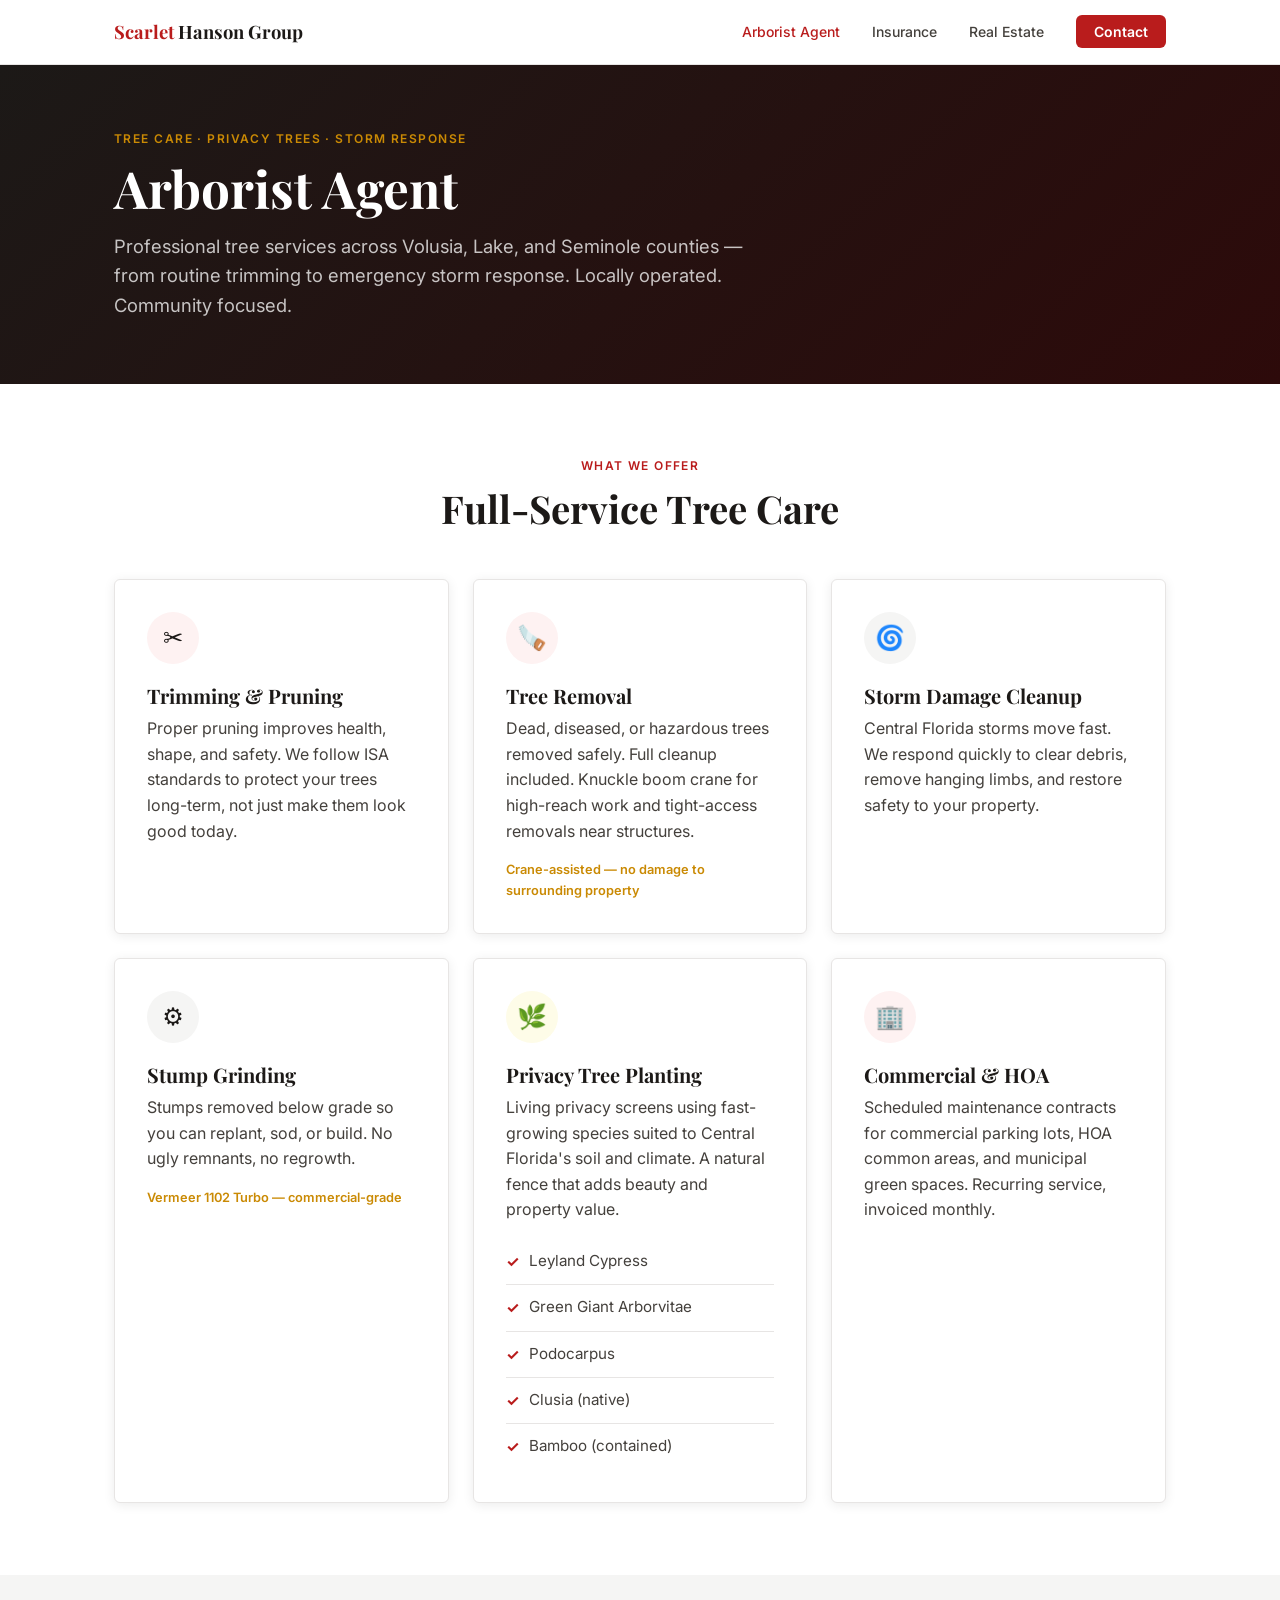
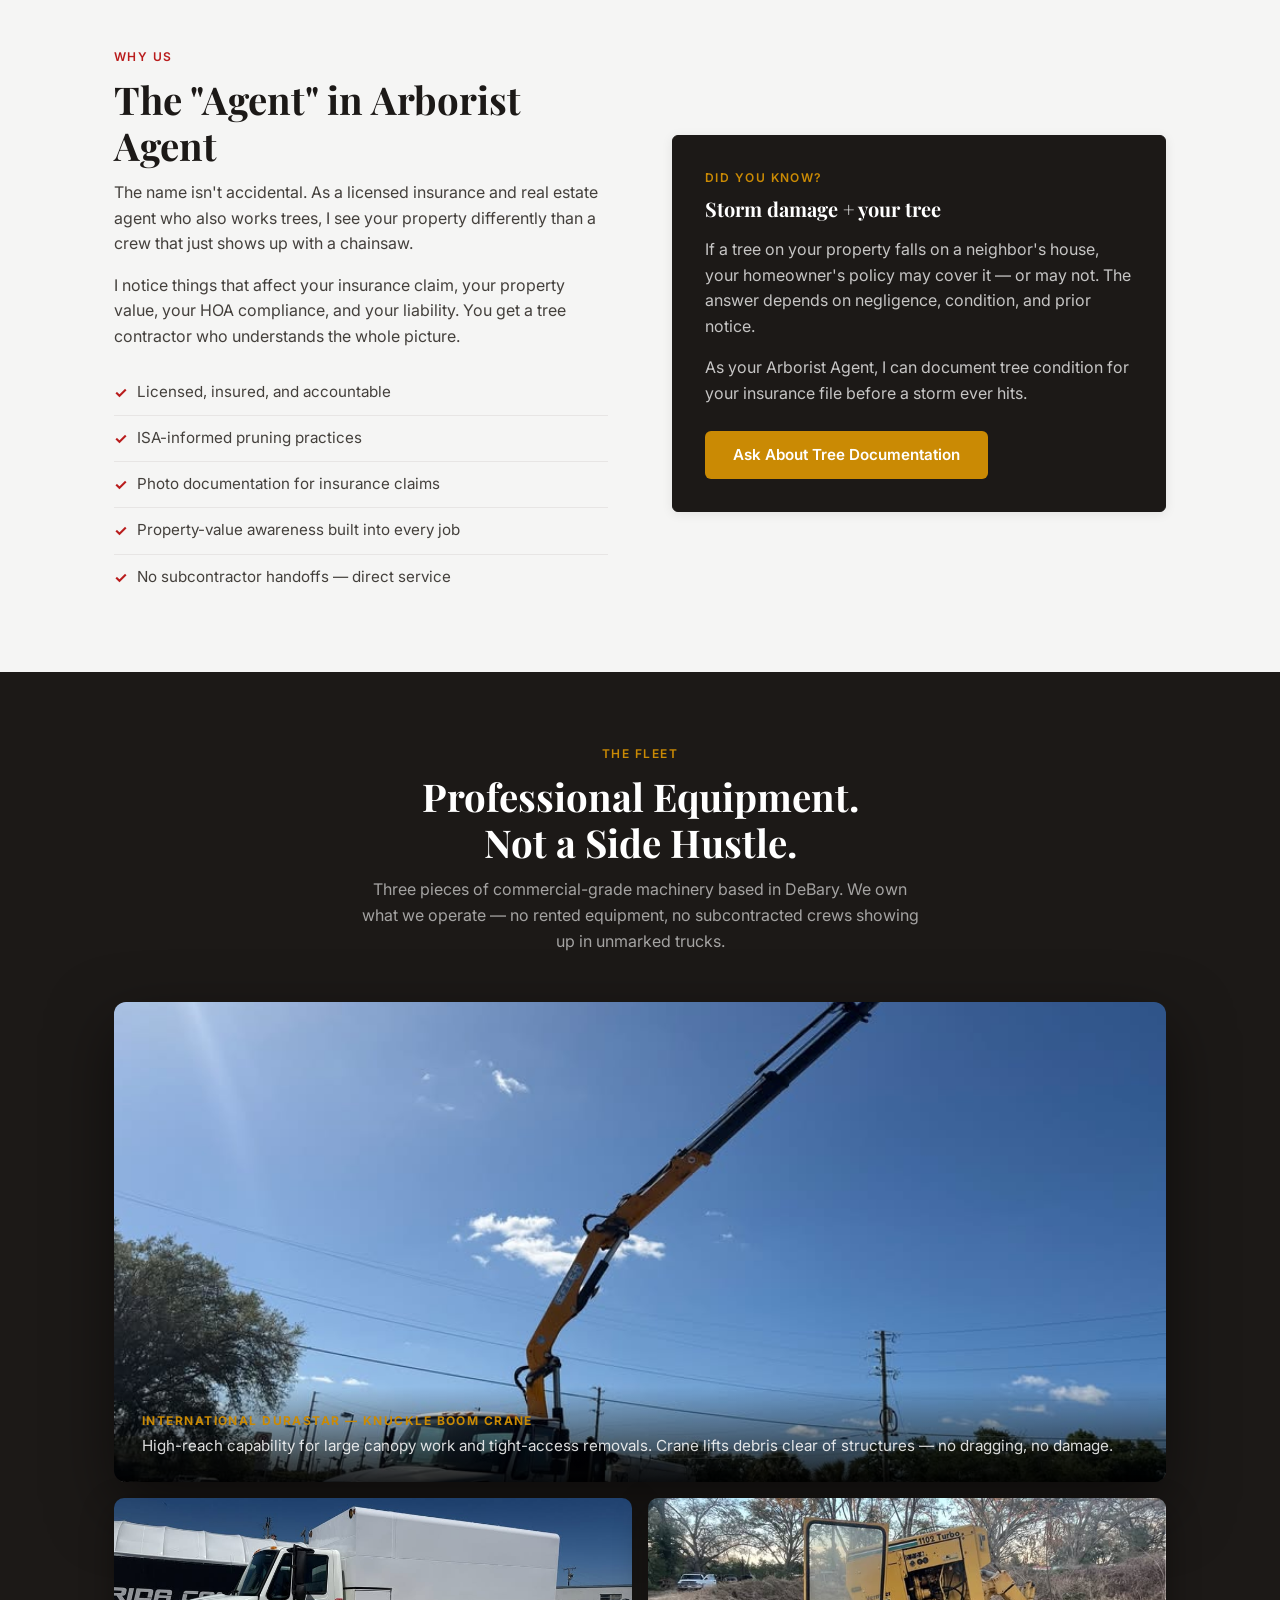
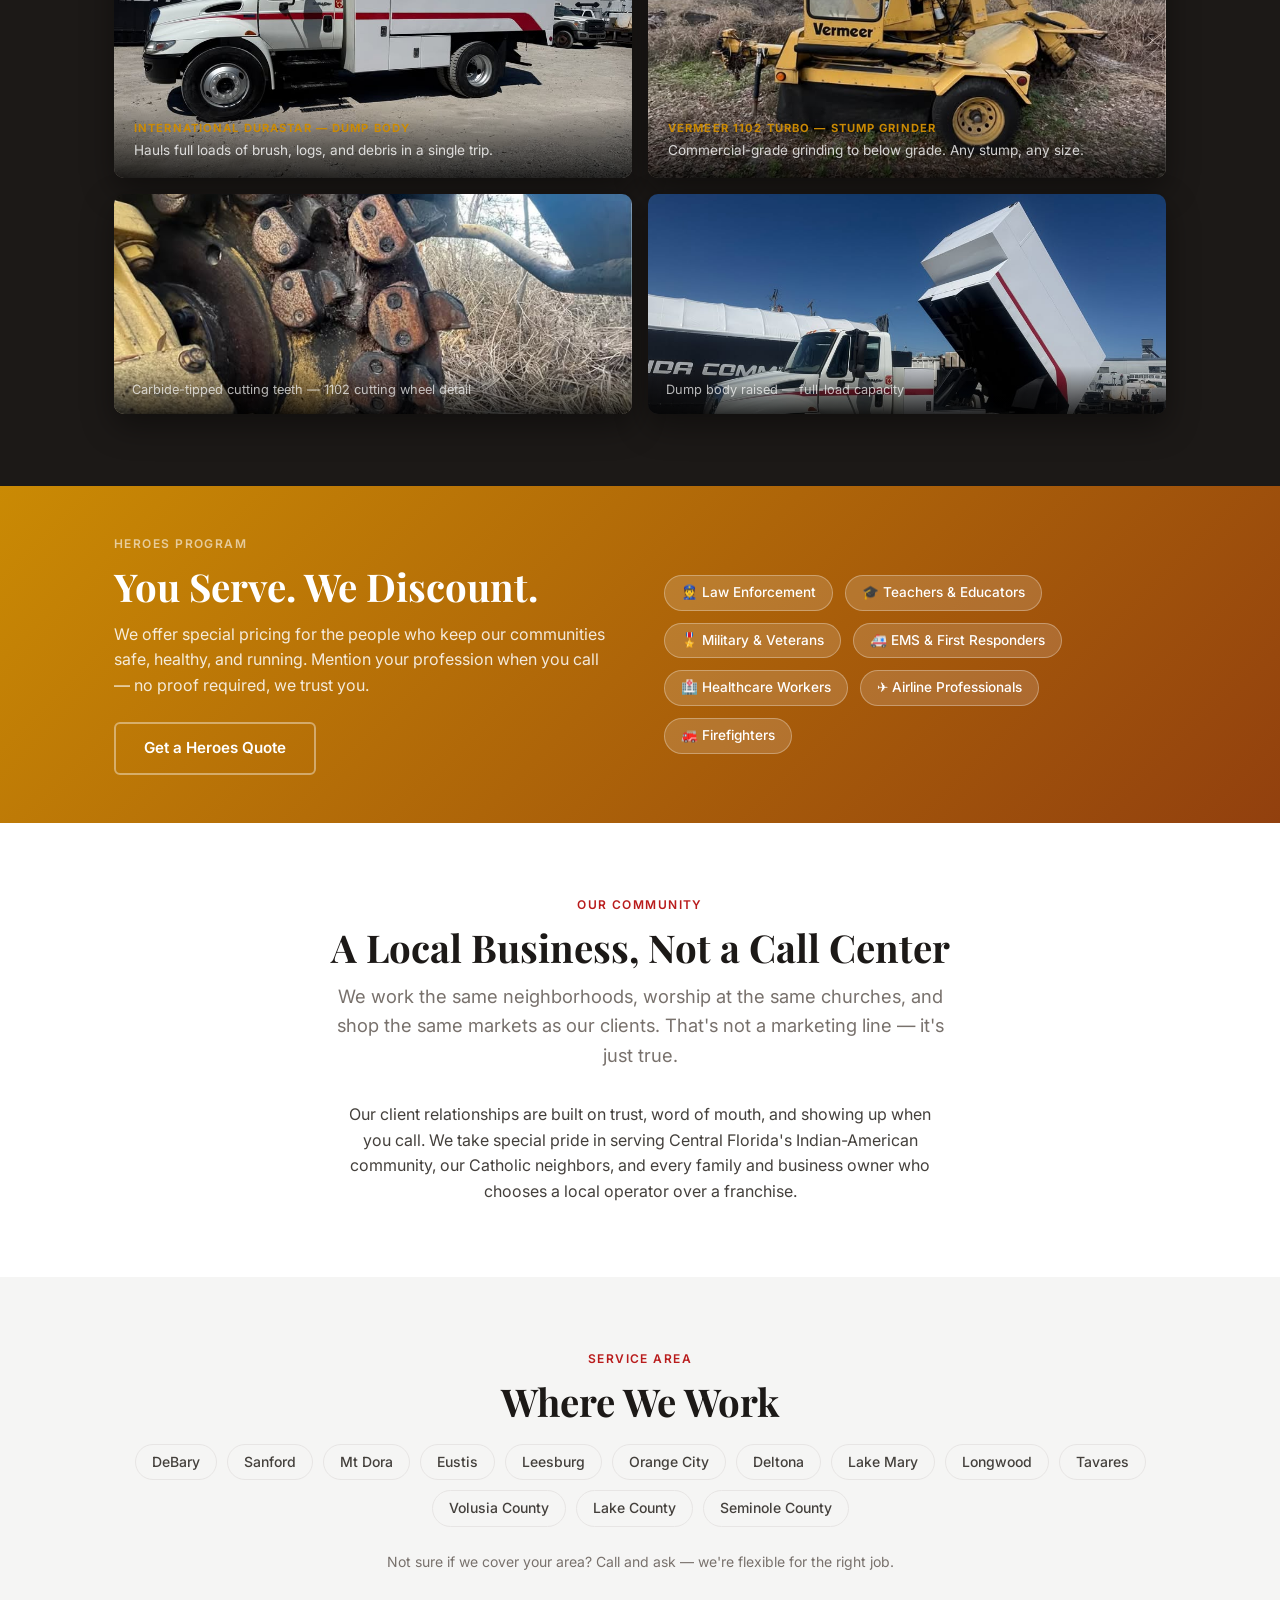
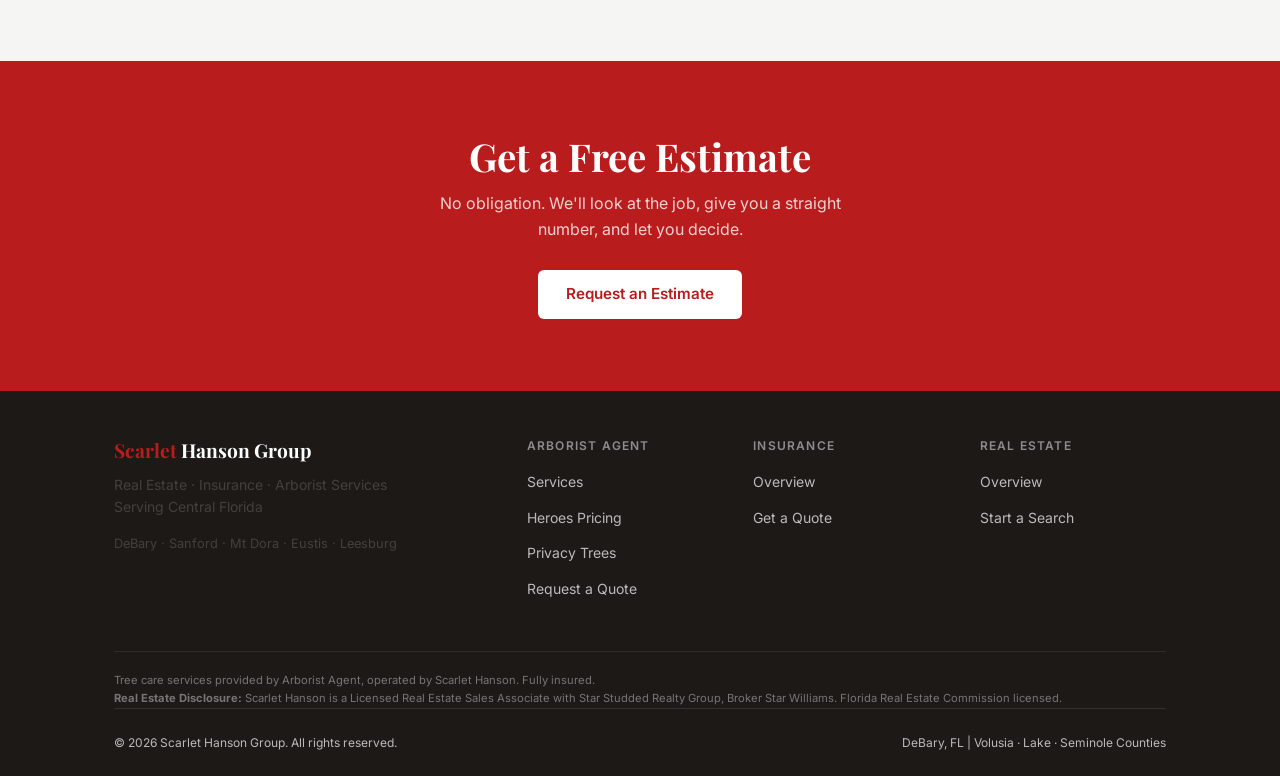
==== commit 90cc6009: "Restore insurance to all public pages" ====
--- a/arborist-agent.html
+++ b/arborist-agent.html
@@ -24,6 +24,7 @@
     </button>
     <ul class="nav-links">
       <li><a href="arborist-agent.html" class="active">Arborist Agent</a></li>
+      <li><a href="insurance.html">Insurance</a></li>
       <li><a href="real-estate.html">Real Estate</a></li>
       <li><a href="contact.html" class="nav-cta">Contact</a></li>
     </ul>
@@ -259,7 +260,7 @@
     <div class="footer-grid">
       <div class="footer-brand">
         <h3><span>Scarlet</span> Hanson Group</h3>
-        <p style="font-size:0.875rem; margin-bottom:16px;">Real Estate · Arborist Services<br>Serving Central Florida</p>
+        <p style="font-size:0.875rem; margin-bottom:16px;">Real Estate · Insurance · Arborist Services<br>Serving Central Florida</p>
         <p style="font-size:0.8rem;">DeBary · Sanford · Mt Dora · Eustis · Leesburg</p>
       </div>
       <div>
@@ -272,6 +273,13 @@
         </ul>
       </div>
       <div>
+        <h4>Insurance</h4>
+        <ul>
+          <li><a href="insurance.html">Overview</a></li>
+          <li><a href="contact.html">Get a Quote</a></li>
+        </ul>
+      </div>
+      <div>
         <h4>Real Estate</h4>
         <ul>
           <li><a href="real-estate.html">Overview</a></li>
--- a/styles.css
+++ b/styles.css
@@ -295,7 +295,7 @@
 }
 .footer-grid {
   display: grid;
-  grid-template-columns: 2fr 1fr 1fr;
+  grid-template-columns: 2fr 1fr 1fr 1fr;
   gap: 40px;
   margin-bottom: 40px;
 }
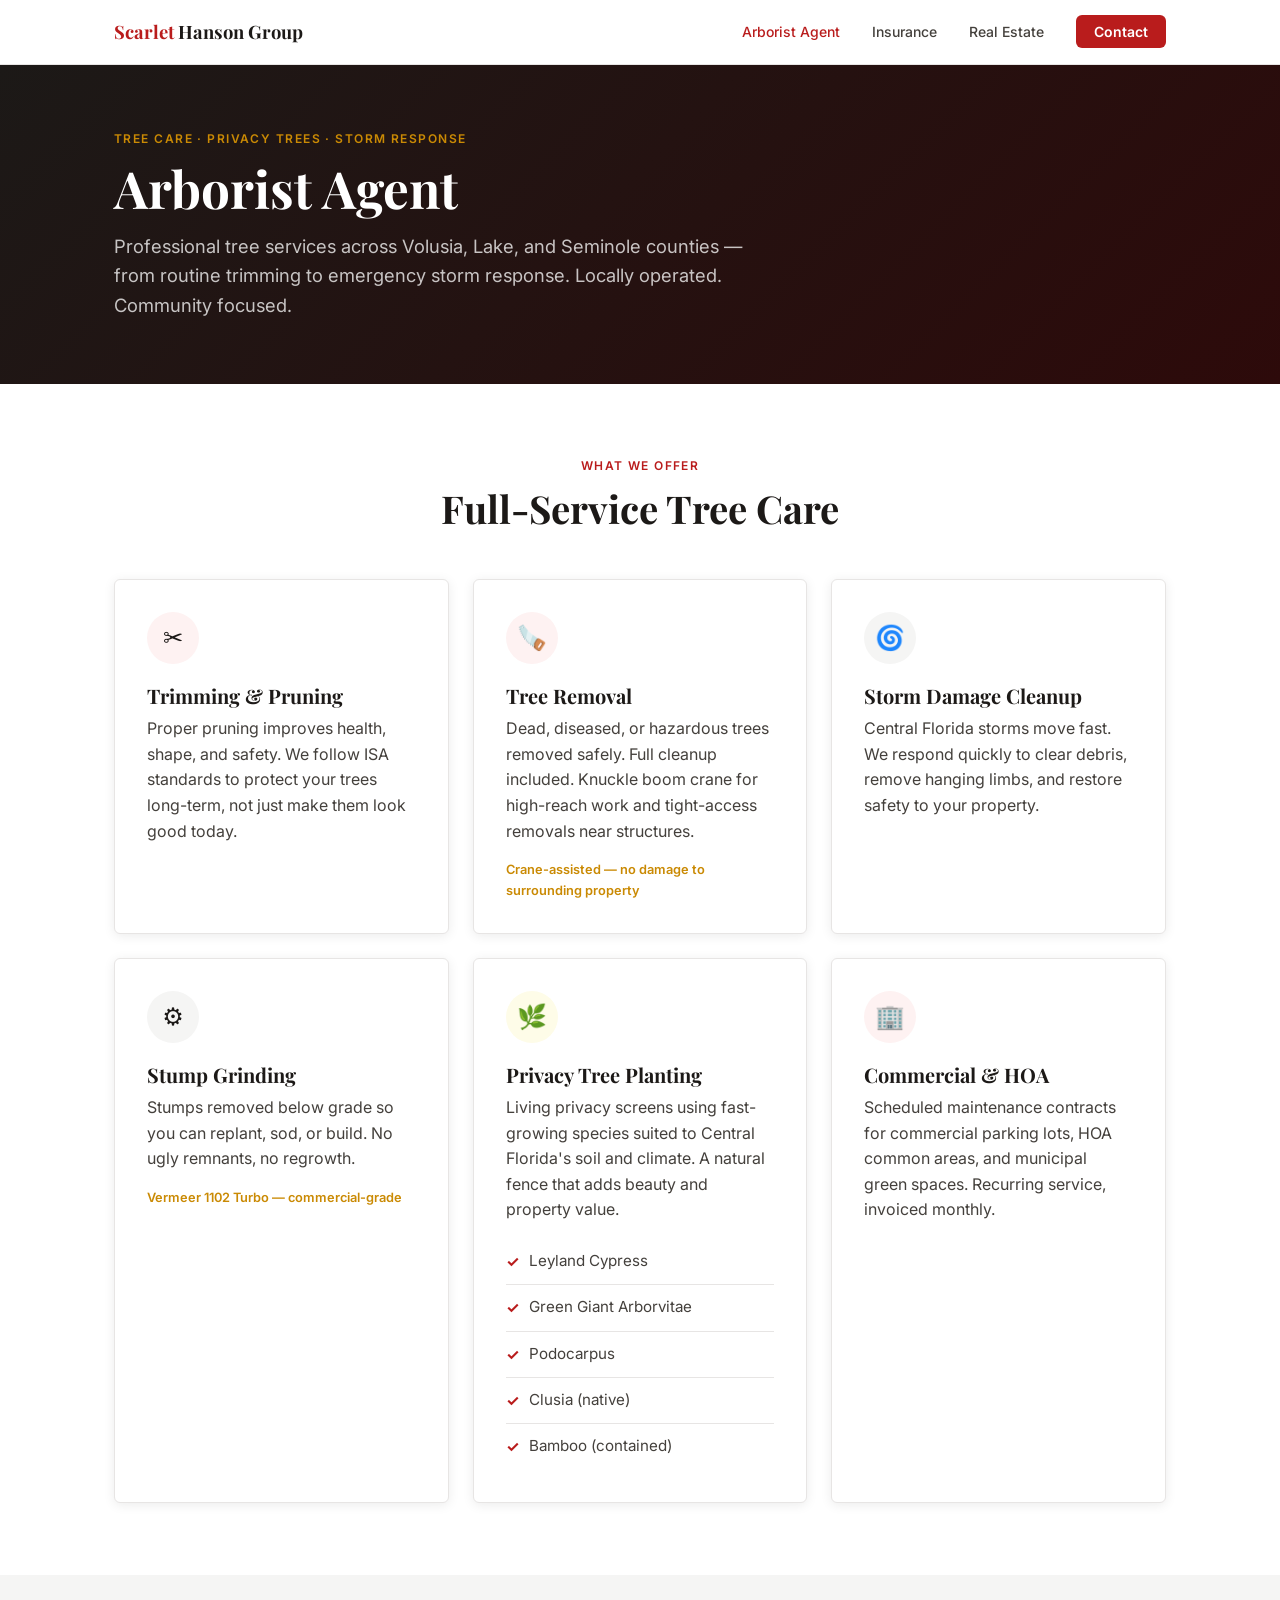
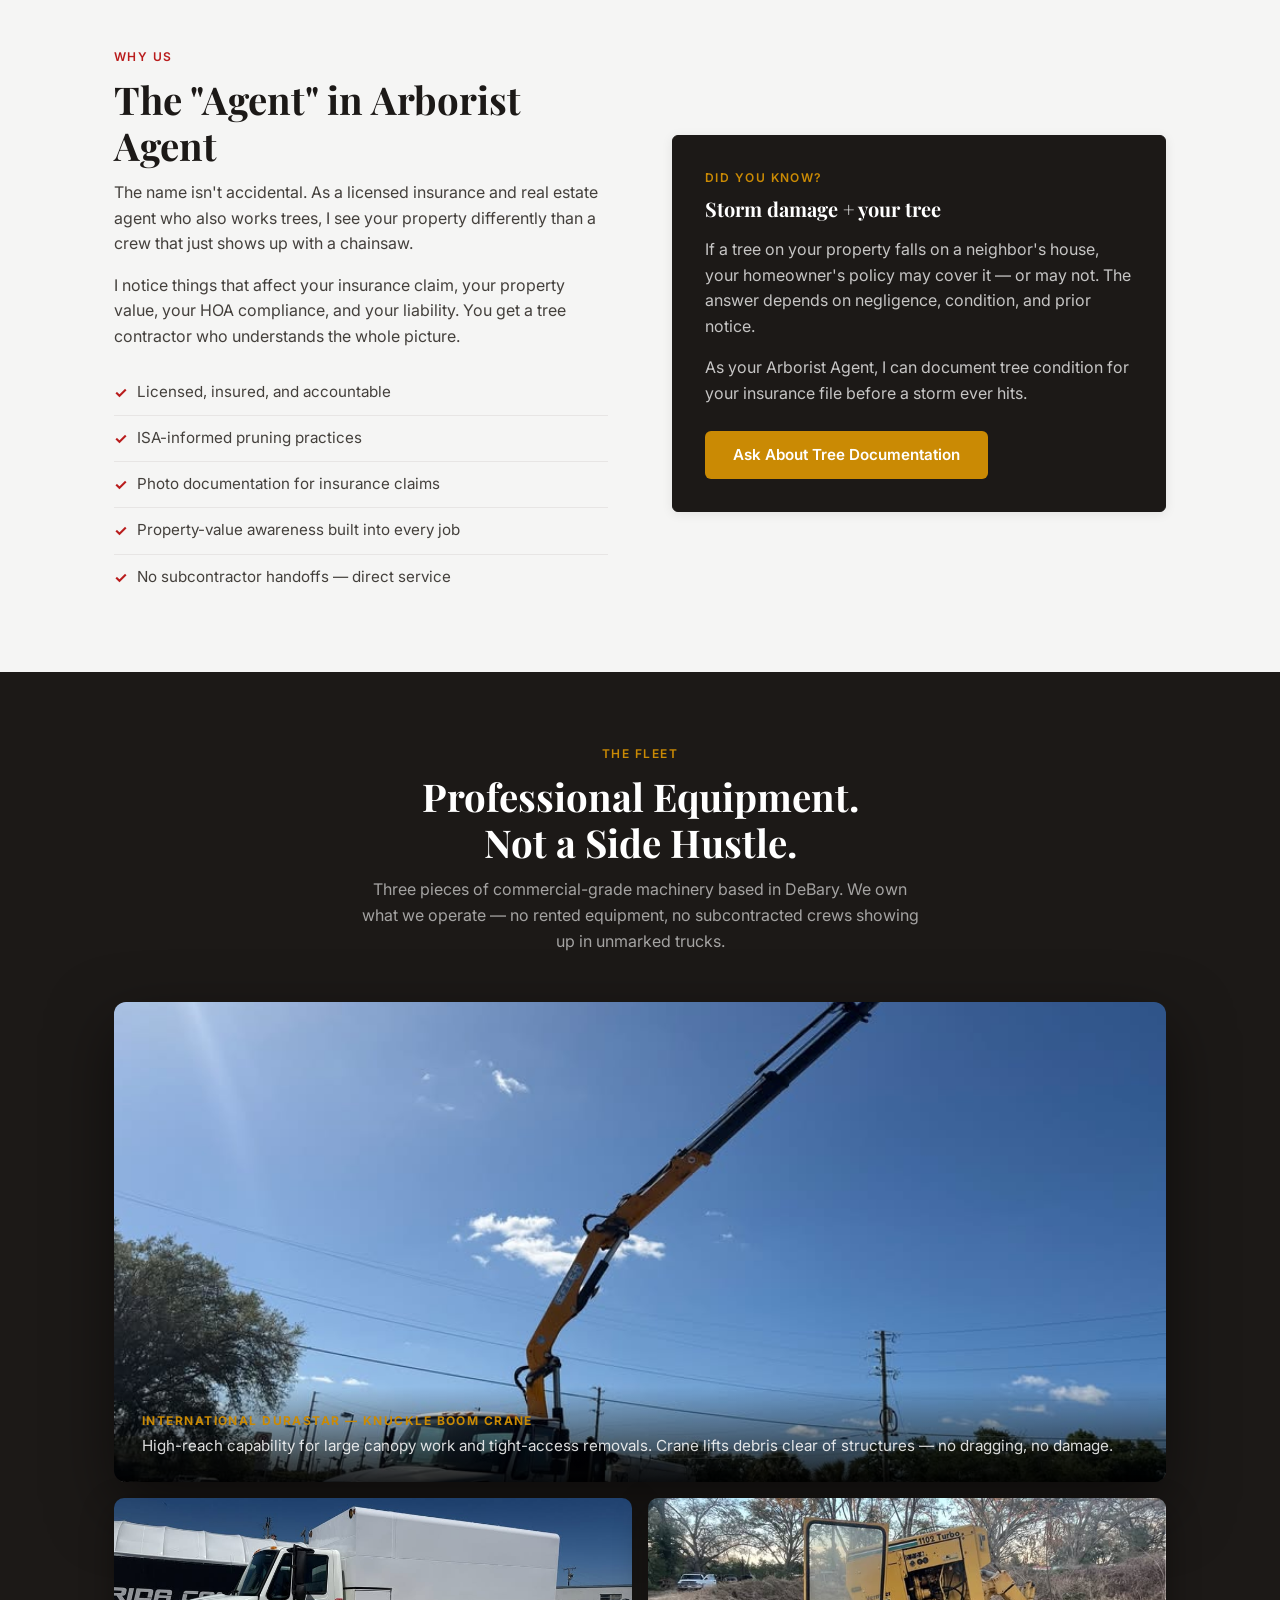
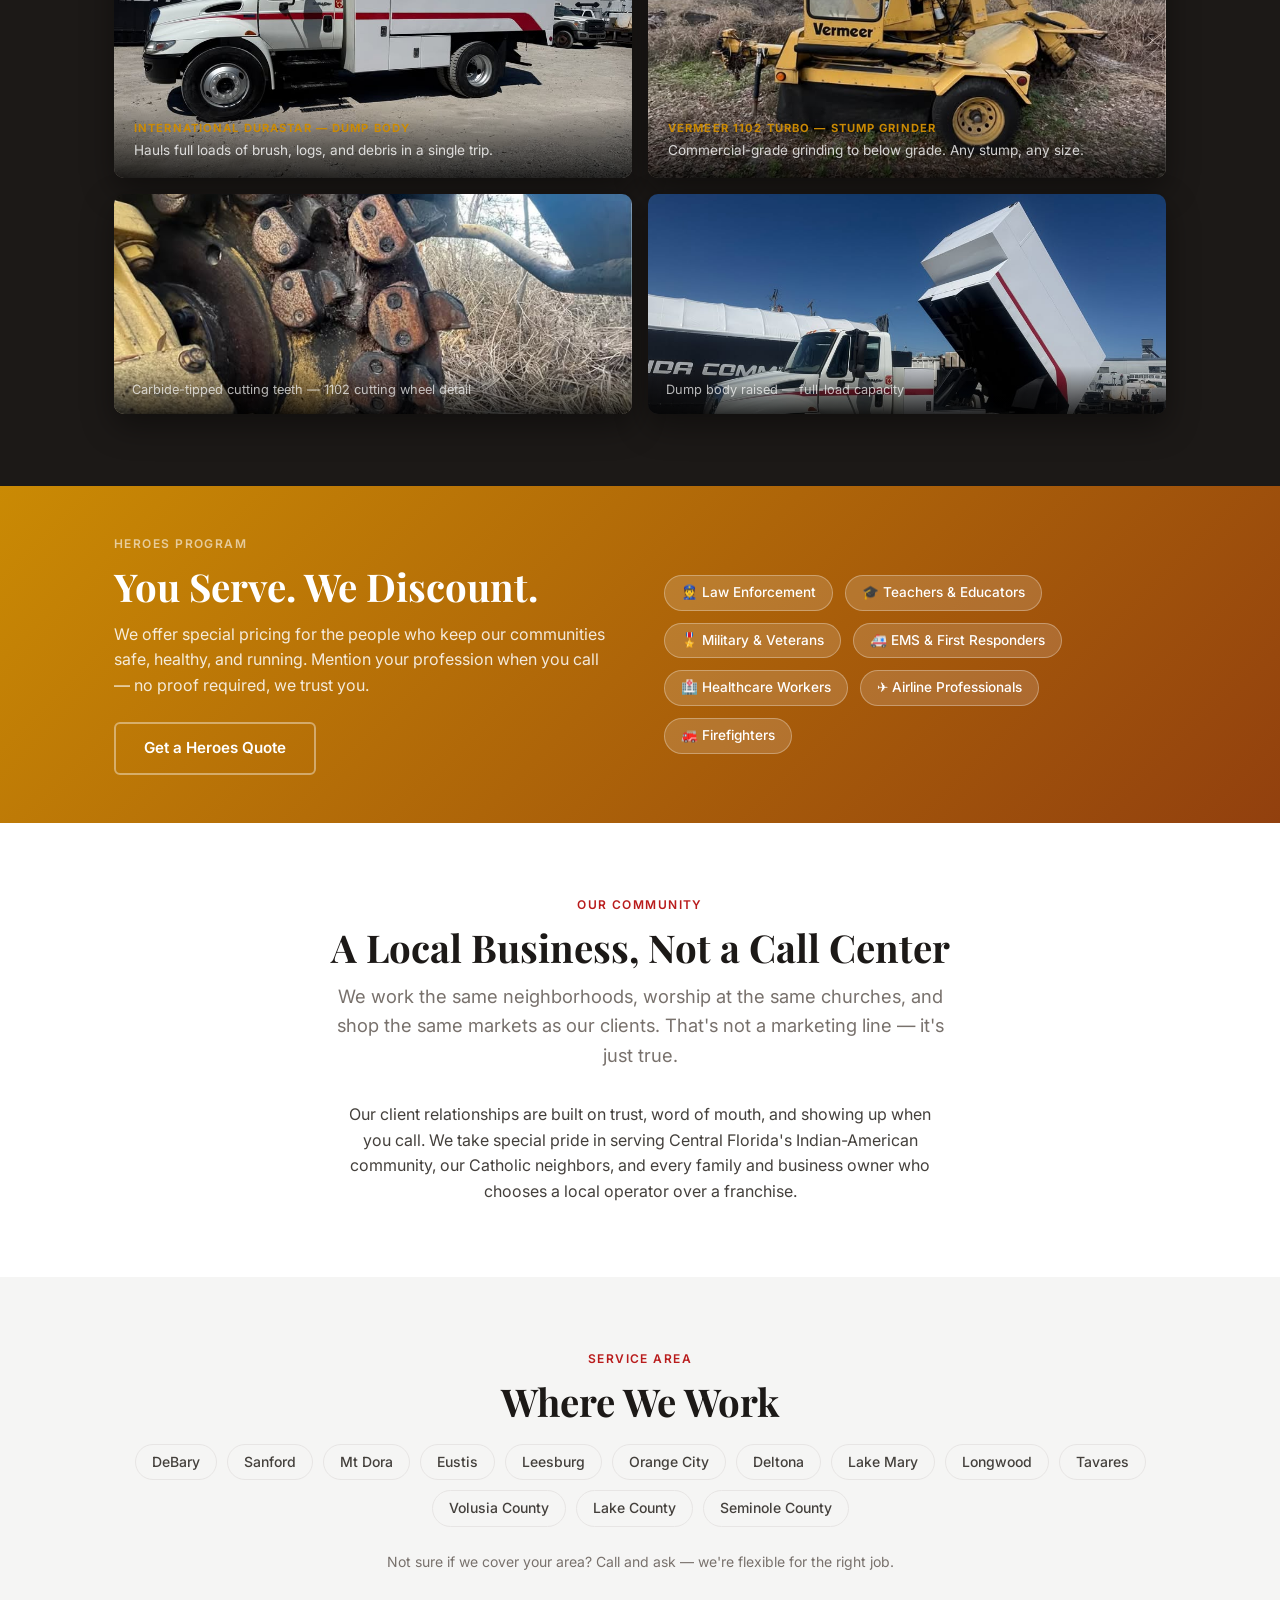
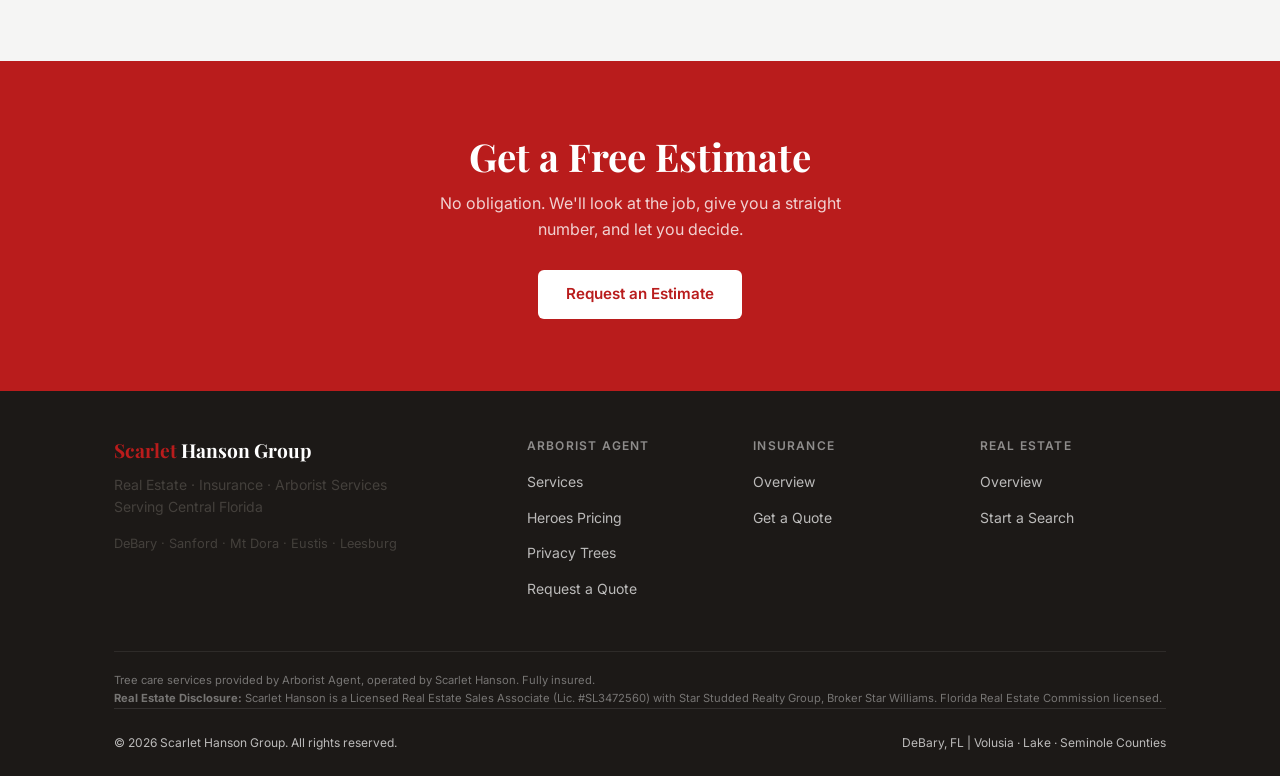
==== commit 602d2638: "Add license numbers — RE #SL3472560, Insurance #G176821" ====
--- a/arborist-agent.html
+++ b/arborist-agent.html
@@ -291,7 +291,7 @@
     <div class="footer-disclaimer">
       Tree care services provided by Arborist Agent, operated by Scarlet Hanson. Fully insured.
       <br>
-      <strong>Real Estate Disclosure:</strong> Scarlet Hanson is a Licensed Real Estate Sales Associate with
+      <strong>Real Estate Disclosure:</strong> Scarlet Hanson is a Licensed Real Estate Sales Associate (Lic. #SL3472560) with
       Star Studded Realty Group, Broker Star Williams. Florida Real Estate Commission licensed.
     </div>
 
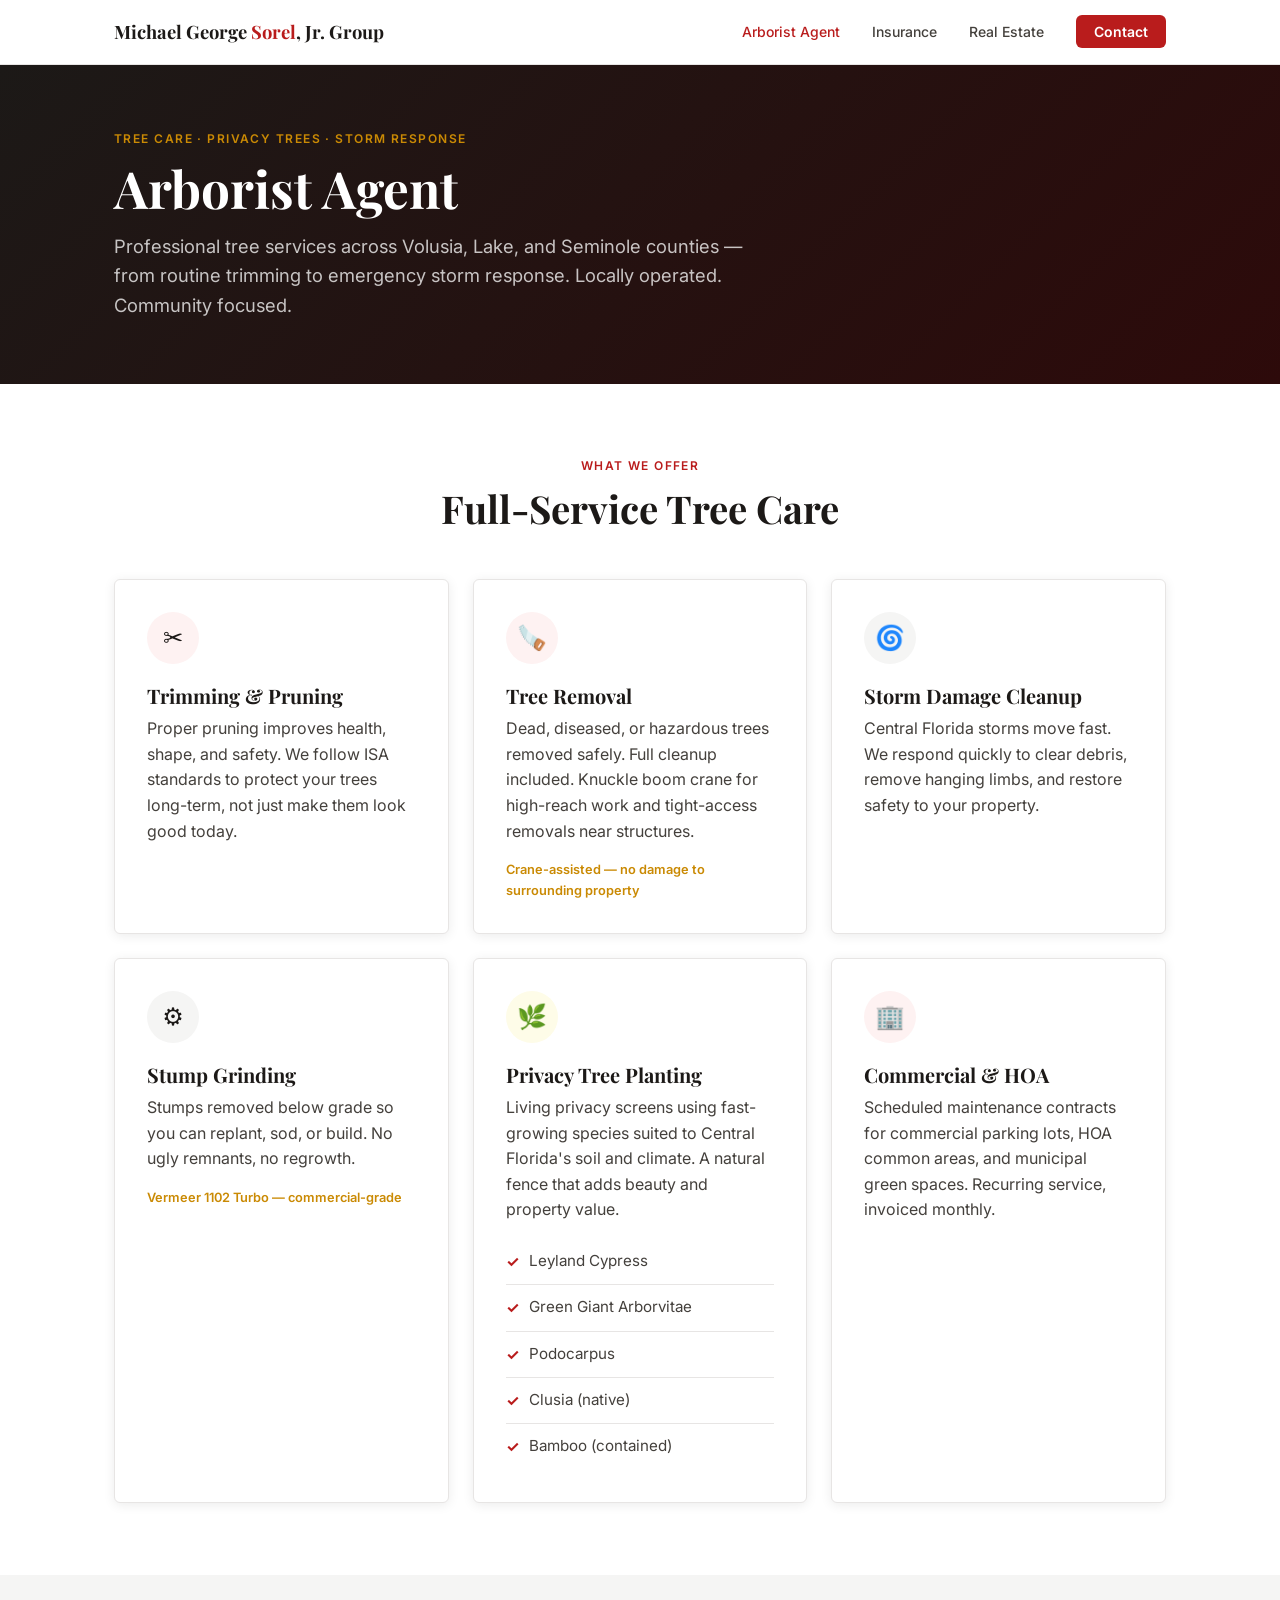
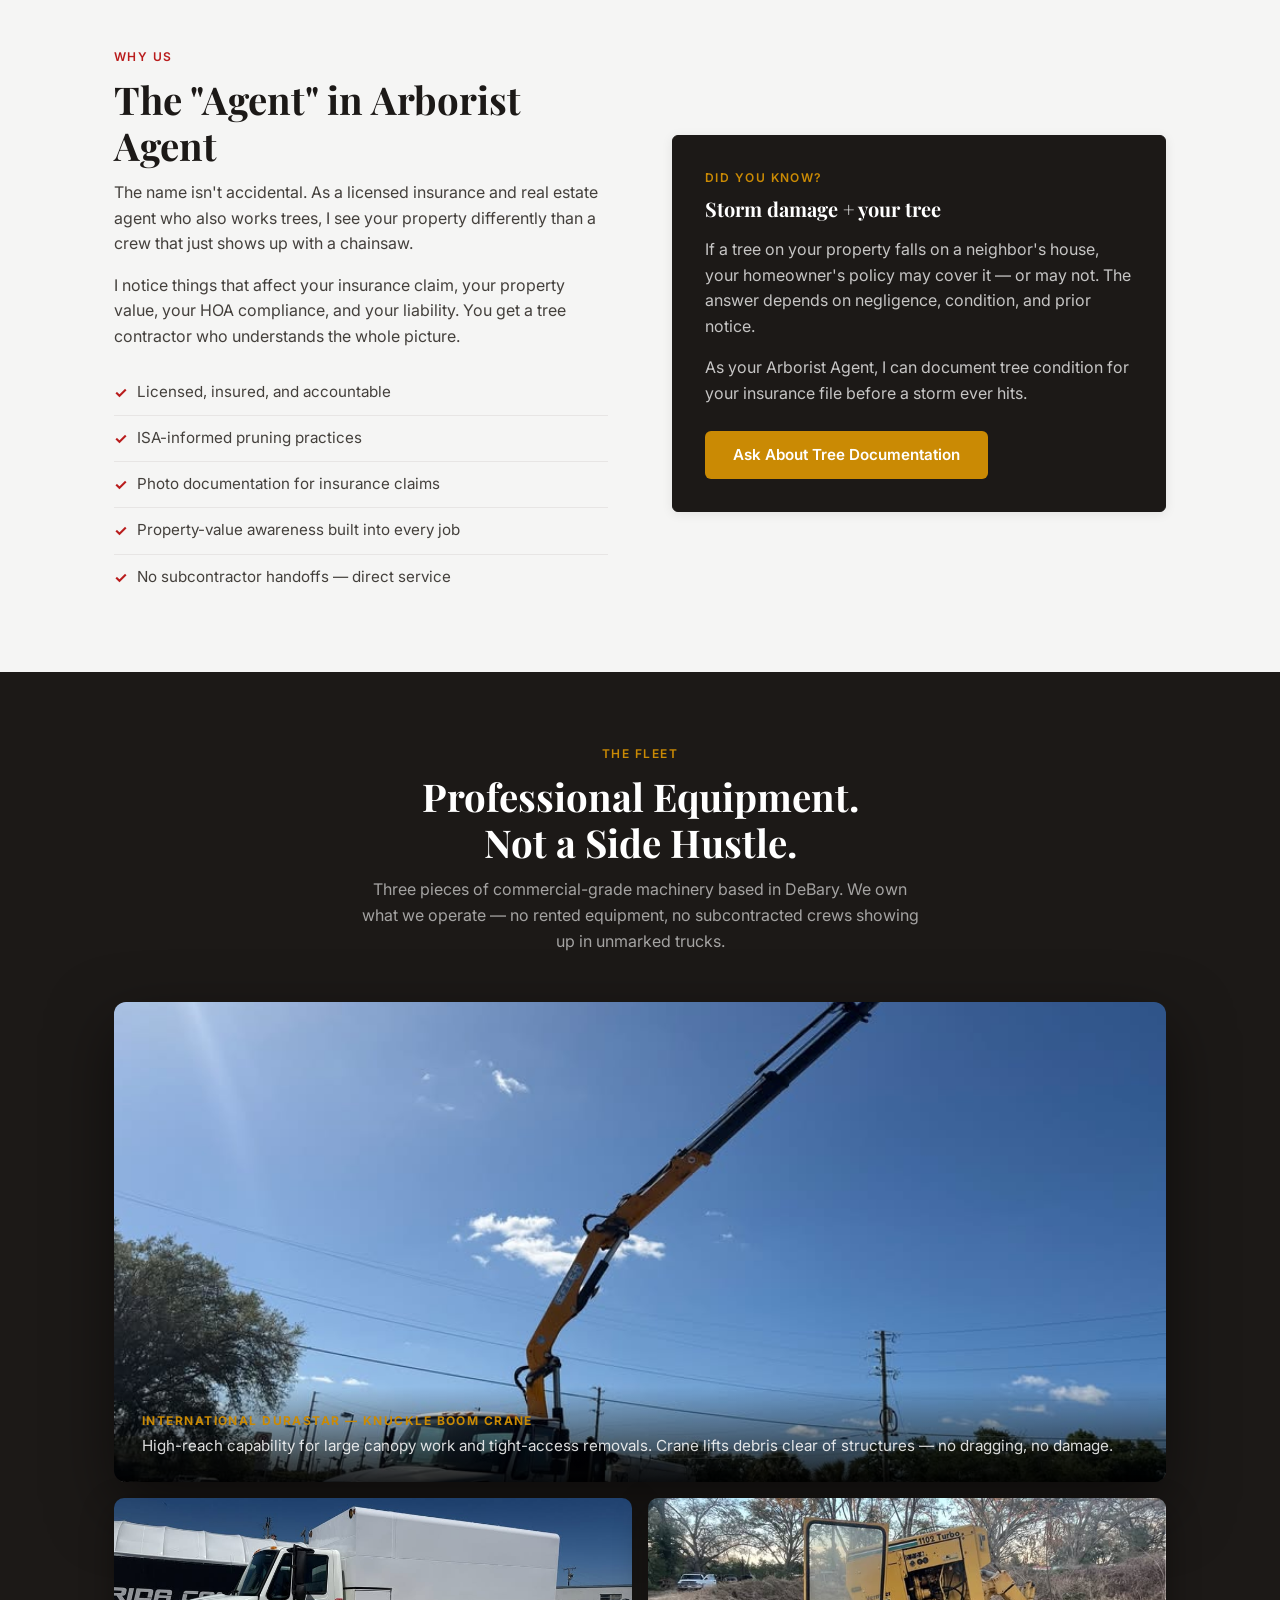
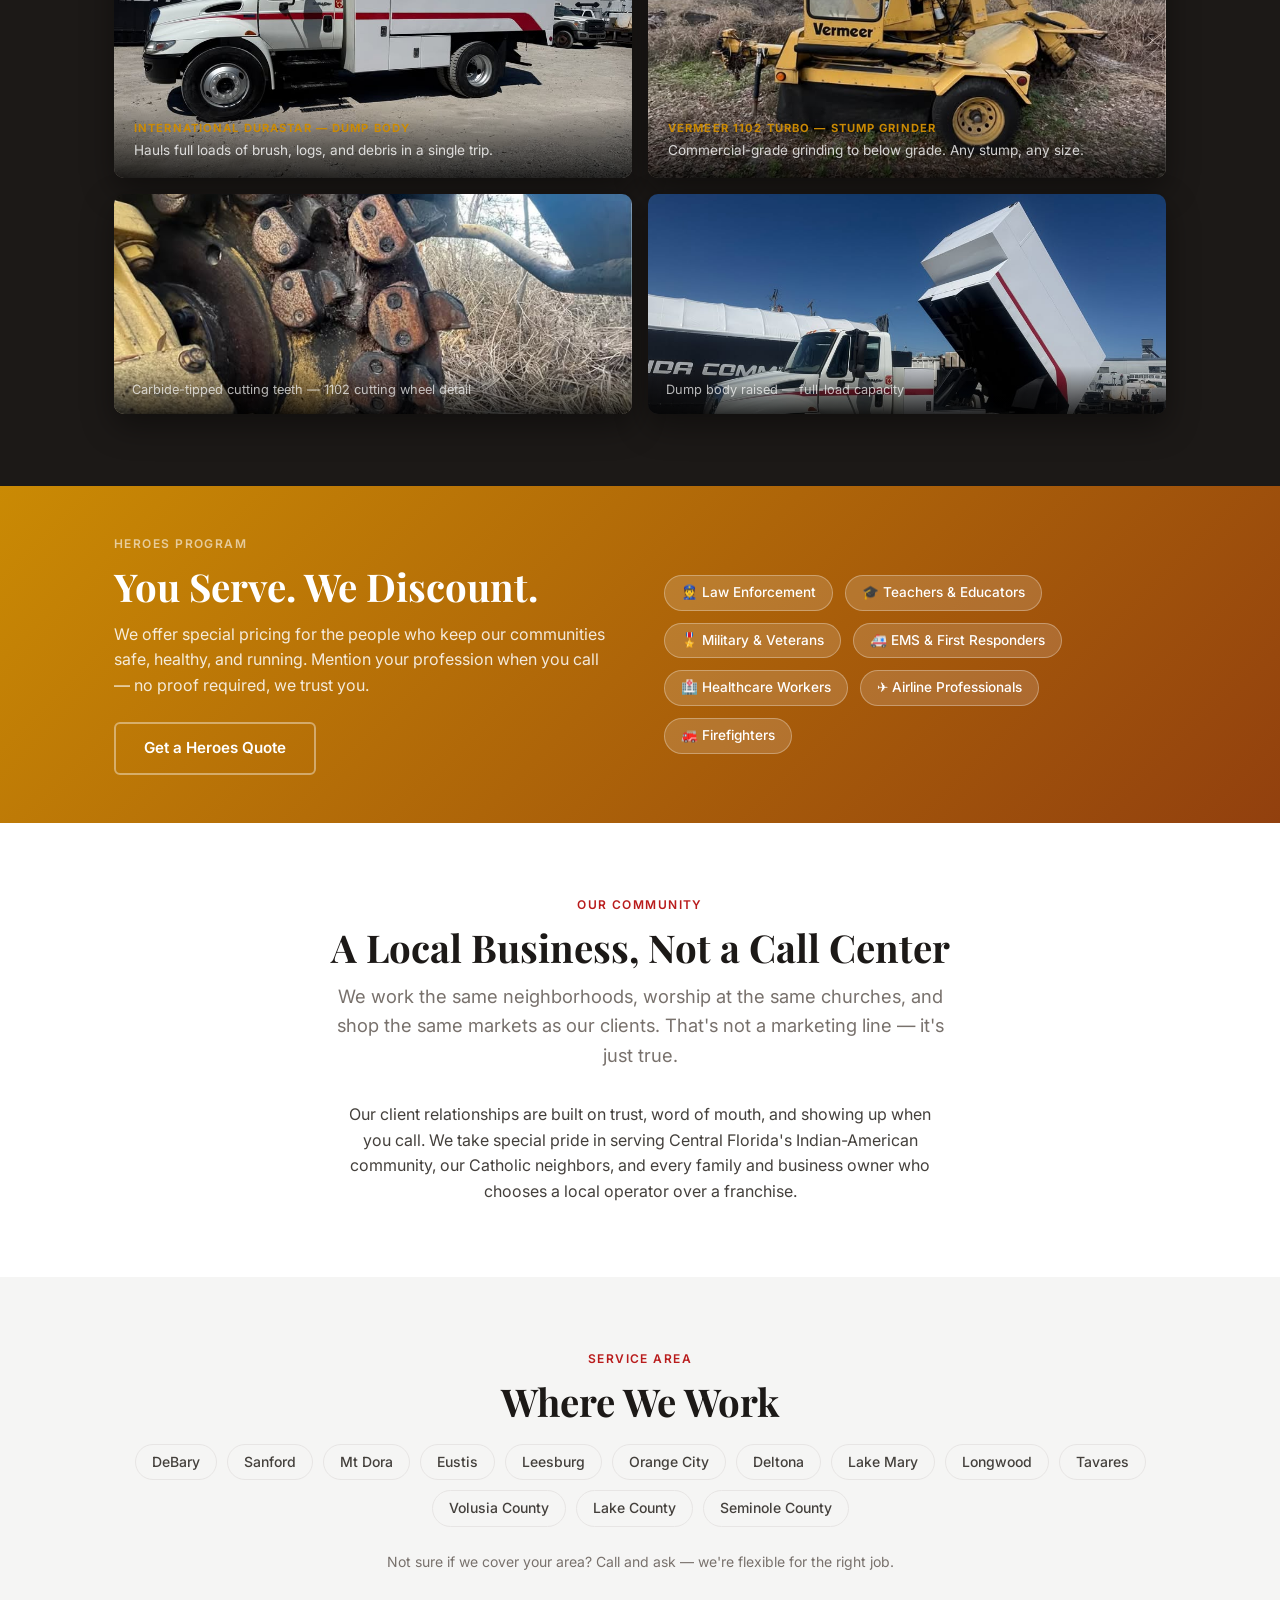
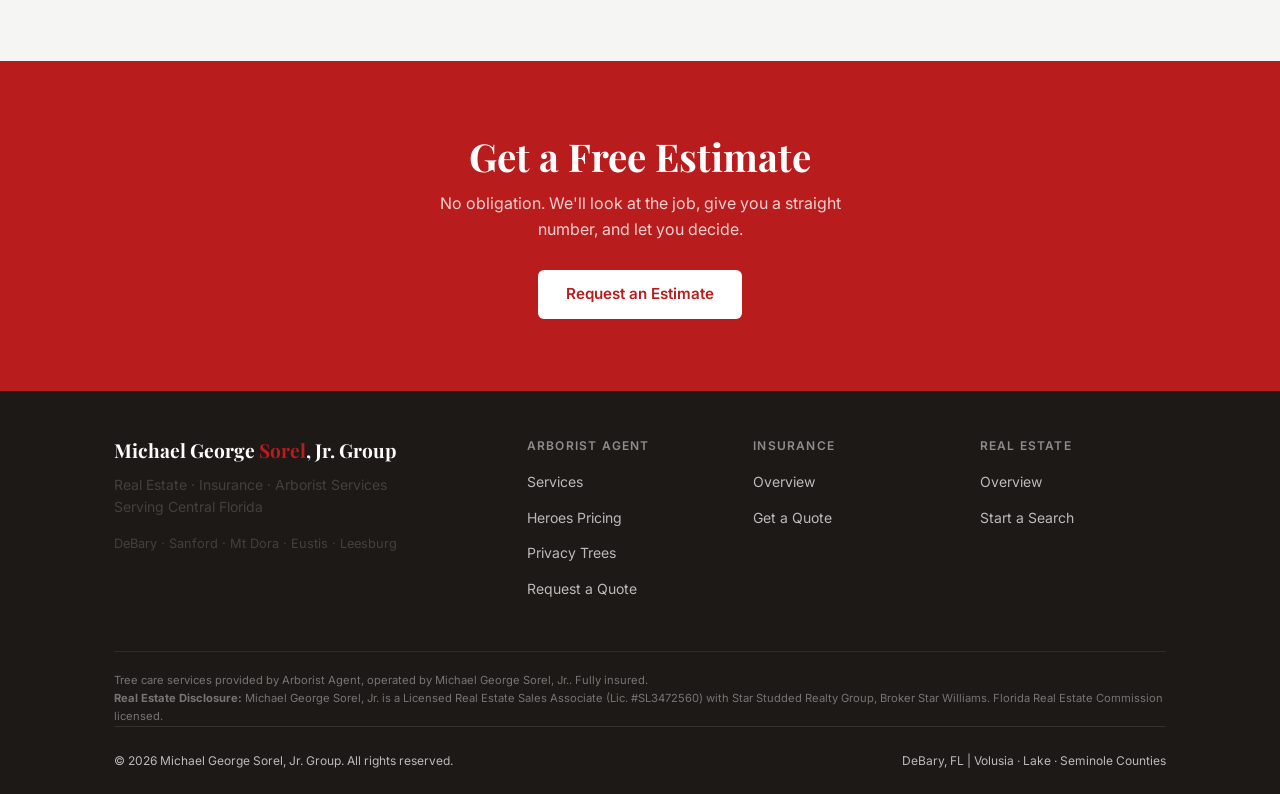
==== commit e1433604: "Rename to Michael George Sorel, Jr." ====
--- a/arborist-agent.html
+++ b/arborist-agent.html
@@ -18,7 +18,7 @@
 <!-- ── Navigation ── -->
 <nav class="nav">
   <div class="container nav-inner">
-    <a href="index.html" class="nav-logo"><span>Scarlet</span> Hanson Group</a>
+    <a href="index.html" class="nav-logo">Michael George <span>Sorel</span>, Jr. Group</a>
     <button class="nav-toggle" aria-label="Toggle menu" onclick="this.nextElementSibling.classList.toggle('open')">
       <span></span><span></span><span></span>
     </button>
@@ -259,7 +259,7 @@
   <div class="container">
     <div class="footer-grid">
       <div class="footer-brand">
-        <h3><span>Scarlet</span> Hanson Group</h3>
+        <h3>Michael George <span>Sorel</span>, Jr. Group</h3>
         <p style="font-size:0.875rem; margin-bottom:16px;">Real Estate · Insurance · Arborist Services<br>Serving Central Florida</p>
         <p style="font-size:0.8rem;">DeBary · Sanford · Mt Dora · Eustis · Leesburg</p>
       </div>
@@ -289,14 +289,14 @@
     </div>
 
     <div class="footer-disclaimer">
-      Tree care services provided by Arborist Agent, operated by Scarlet Hanson. Fully insured.
+      Tree care services provided by Arborist Agent, operated by Michael George Sorel, Jr.. Fully insured.
       <br>
-      <strong>Real Estate Disclosure:</strong> Scarlet Hanson is a Licensed Real Estate Sales Associate (Lic. #SL3472560) with
+      <strong>Real Estate Disclosure:</strong> Michael George Sorel, Jr. is a Licensed Real Estate Sales Associate (Lic. #SL3472560) with
       Star Studded Realty Group, Broker Star Williams. Florida Real Estate Commission licensed.
     </div>
 
     <div class="footer-bottom">
-      <span>&copy; 2026 Scarlet Hanson Group. All rights reserved.</span>
+      <span>&copy; 2026 Michael George Sorel, Jr. Group. All rights reserved.</span>
       <span>DeBary, FL | Volusia · Lake · Seminole Counties</span>
     </div>
   </div>
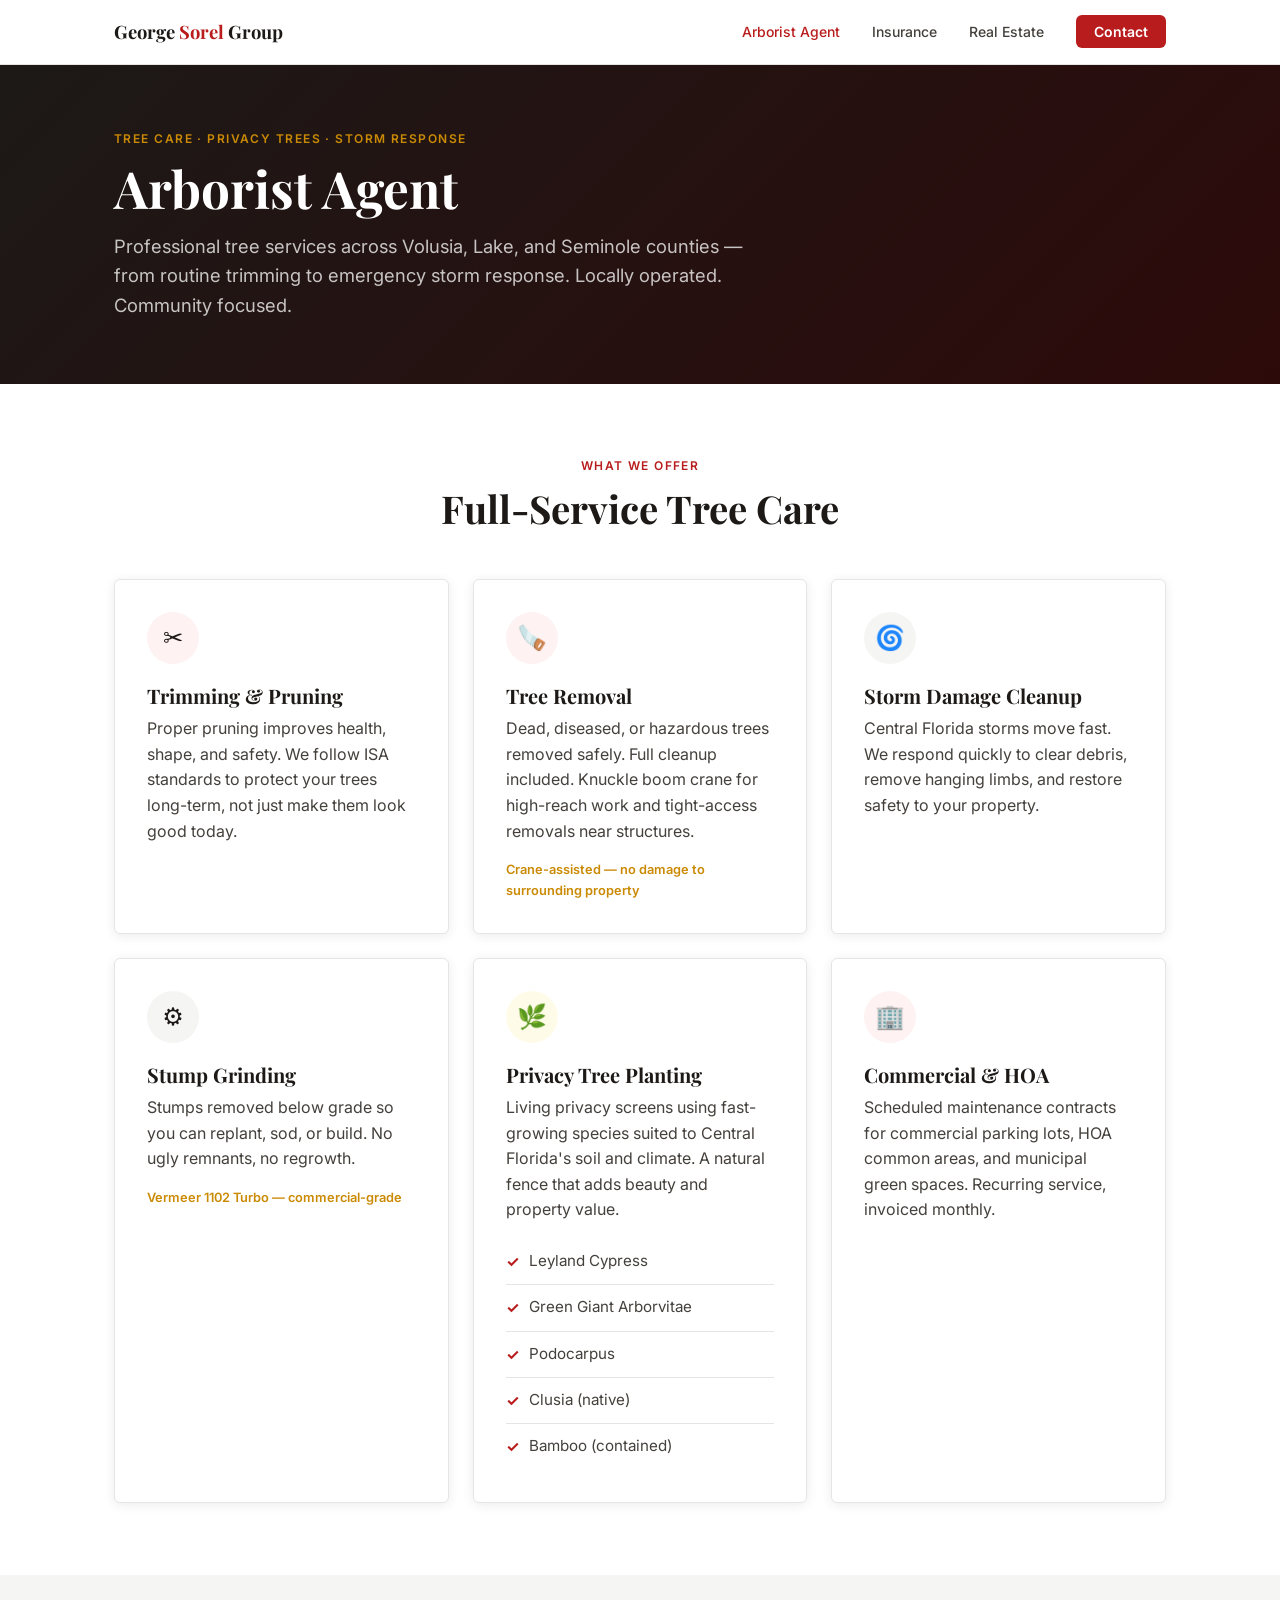
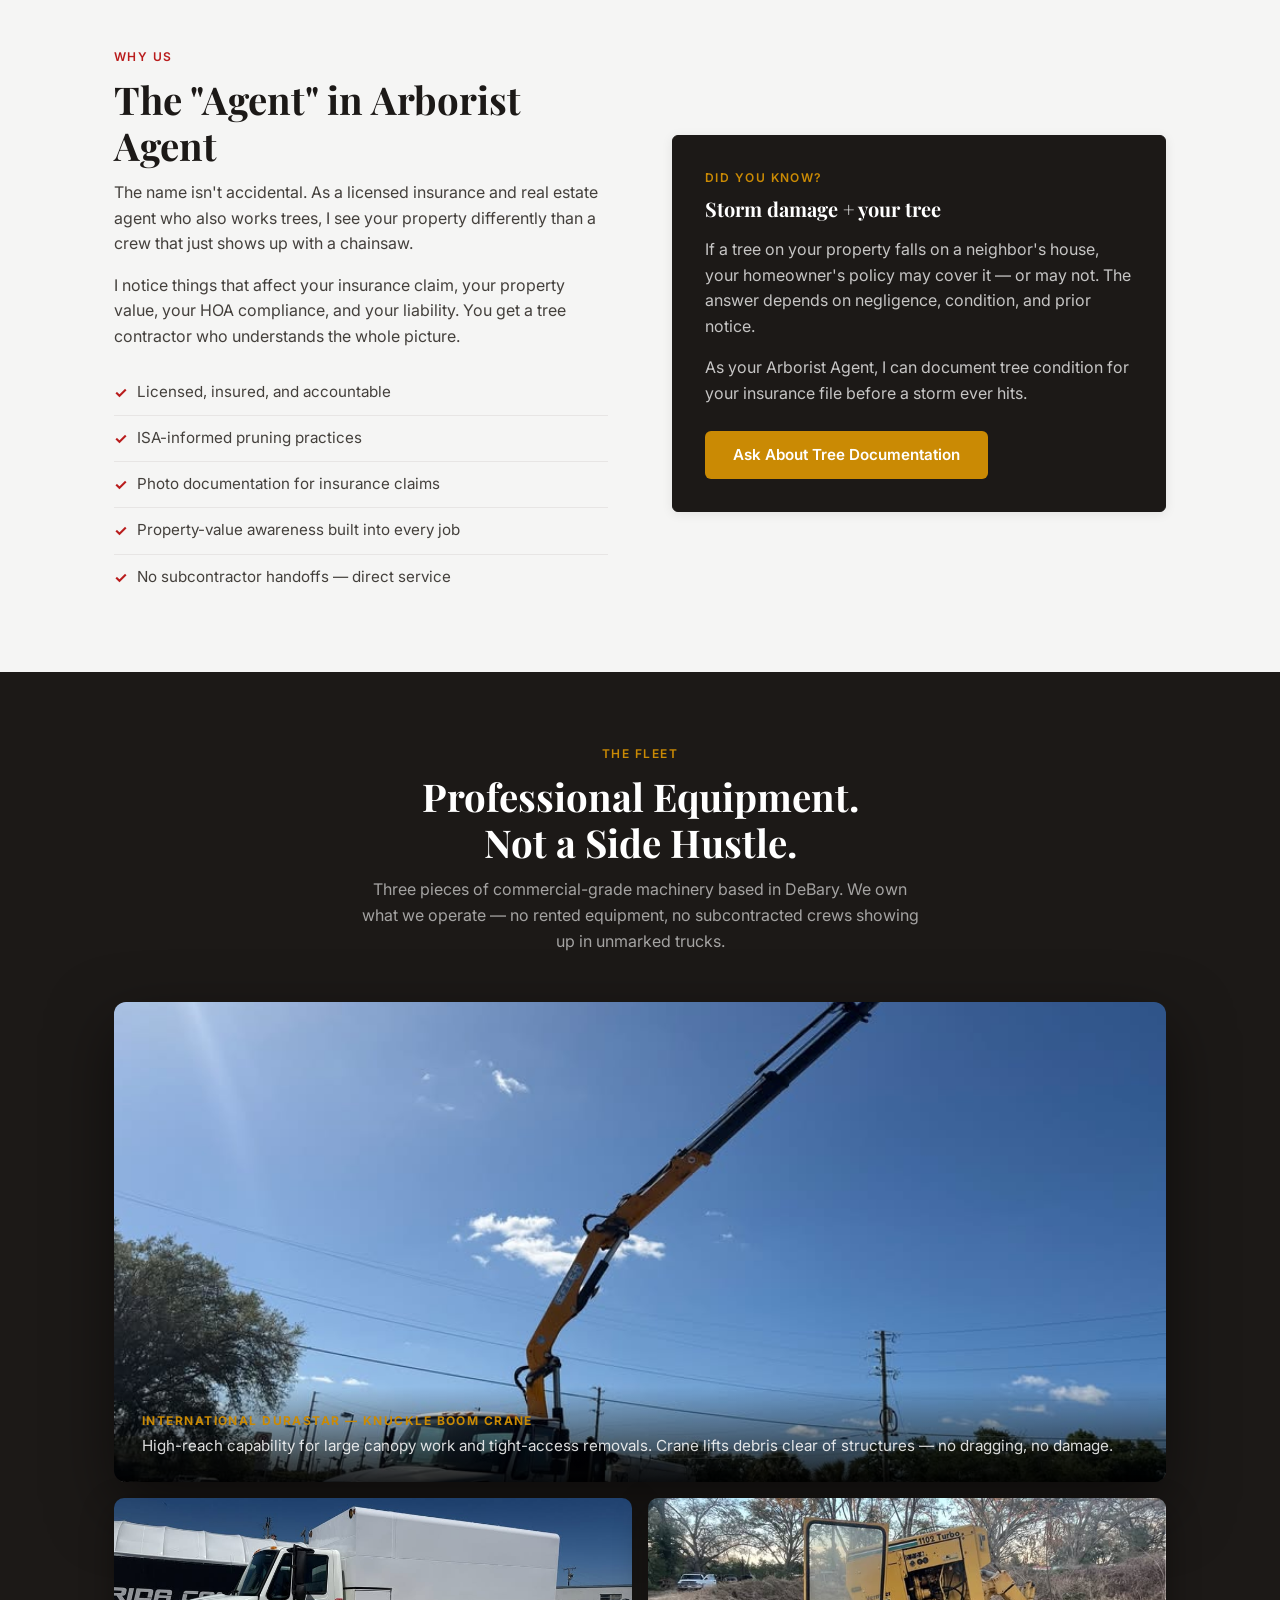
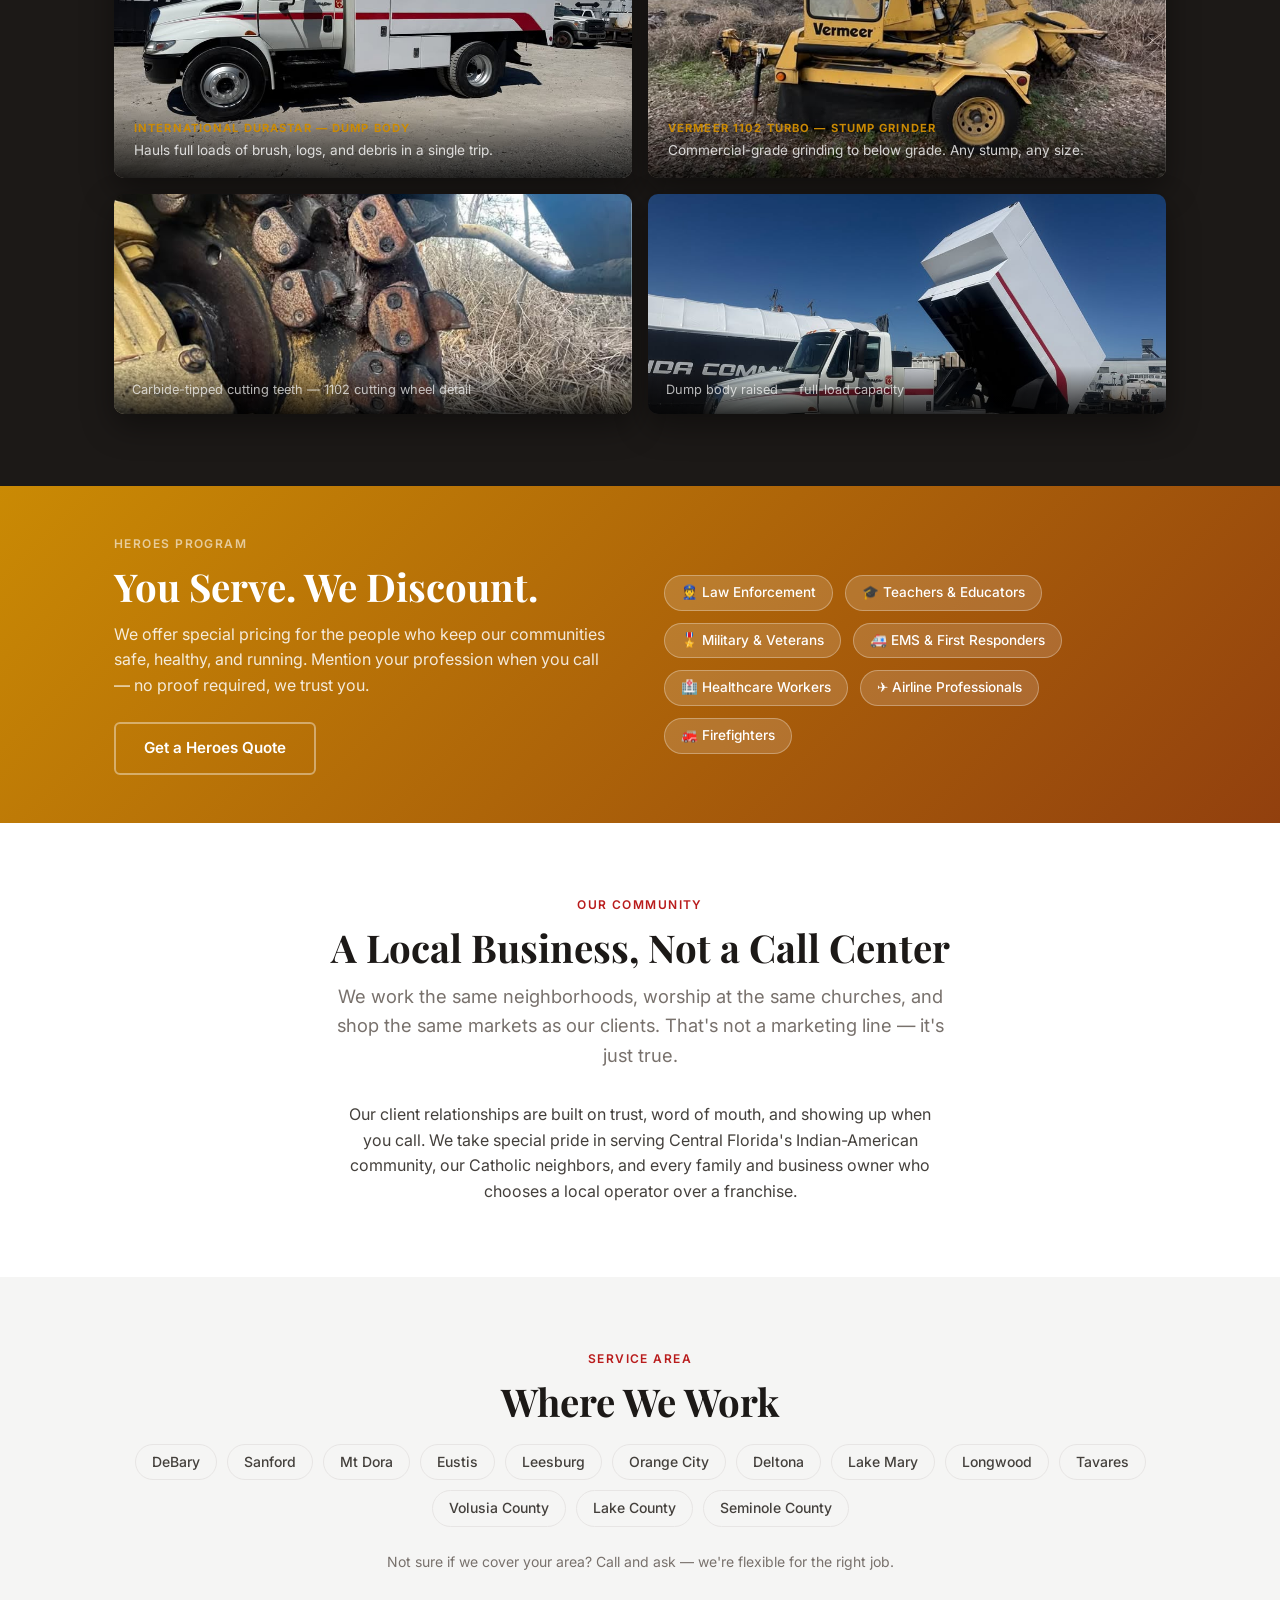
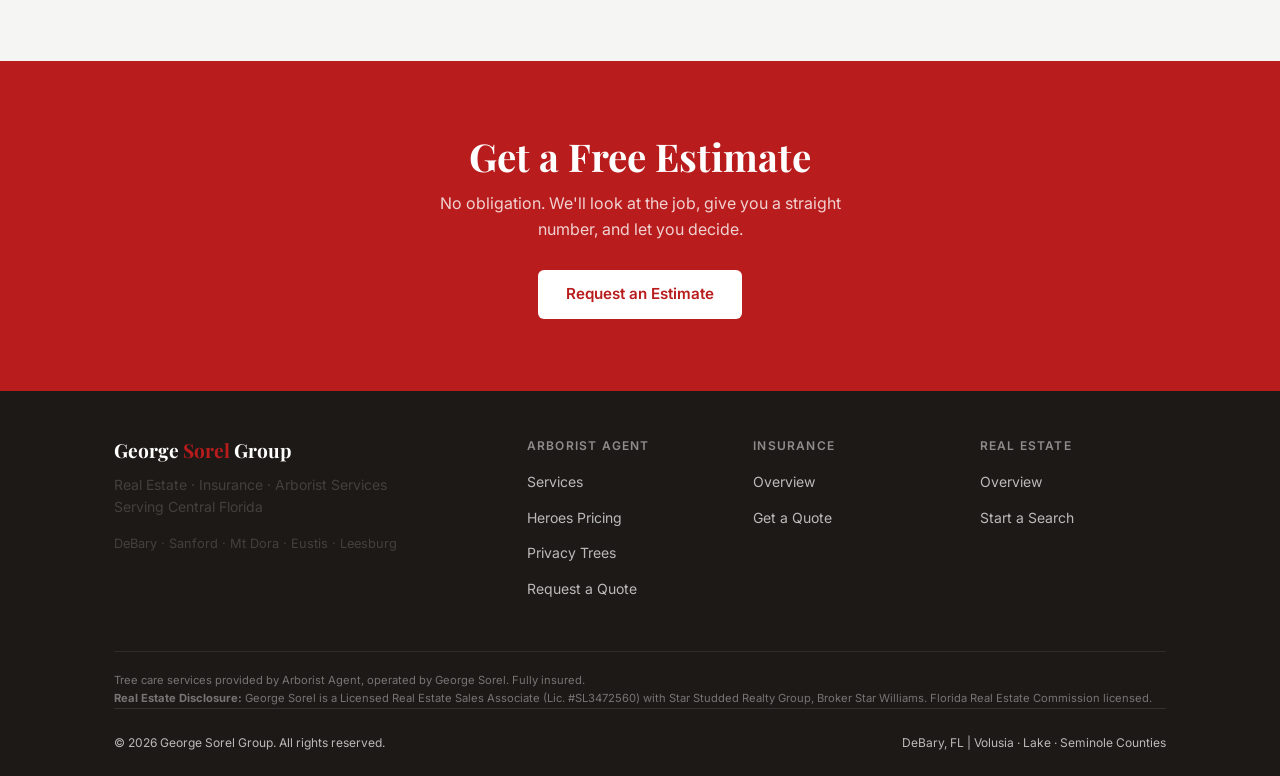
==== commit b1437aa7: "Name: George Sorel" ====
--- a/arborist-agent.html
+++ b/arborist-agent.html
@@ -18,7 +18,7 @@
 <!-- ── Navigation ── -->
 <nav class="nav">
   <div class="container nav-inner">
-    <a href="index.html" class="nav-logo">Michael George <span>Sorel</span>, Jr. Group</a>
+    <a href="index.html" class="nav-logo">George <span>Sorel</span> Group</a>
     <button class="nav-toggle" aria-label="Toggle menu" onclick="this.nextElementSibling.classList.toggle('open')">
       <span></span><span></span><span></span>
     </button>
@@ -259,7 +259,7 @@
   <div class="container">
     <div class="footer-grid">
       <div class="footer-brand">
-        <h3>Michael George <span>Sorel</span>, Jr. Group</h3>
+        <h3>George <span>Sorel</span> Group</h3>
         <p style="font-size:0.875rem; margin-bottom:16px;">Real Estate · Insurance · Arborist Services<br>Serving Central Florida</p>
         <p style="font-size:0.8rem;">DeBary · Sanford · Mt Dora · Eustis · Leesburg</p>
       </div>
@@ -289,14 +289,14 @@
     </div>
 
     <div class="footer-disclaimer">
-      Tree care services provided by Arborist Agent, operated by Michael George Sorel, Jr.. Fully insured.
+      Tree care services provided by Arborist Agent, operated by George Sorel. Fully insured.
       <br>
-      <strong>Real Estate Disclosure:</strong> Michael George Sorel, Jr. is a Licensed Real Estate Sales Associate (Lic. #SL3472560) with
+      <strong>Real Estate Disclosure:</strong> George Sorel is a Licensed Real Estate Sales Associate (Lic. #SL3472560) with
       Star Studded Realty Group, Broker Star Williams. Florida Real Estate Commission licensed.
     </div>
 
     <div class="footer-bottom">
-      <span>&copy; 2026 Michael George Sorel, Jr. Group. All rights reserved.</span>
+      <span>&copy; 2026 George Sorel Group. All rights reserved.</span>
       <span>DeBary, FL | Volusia · Lake · Seminole Counties</span>
     </div>
   </div>
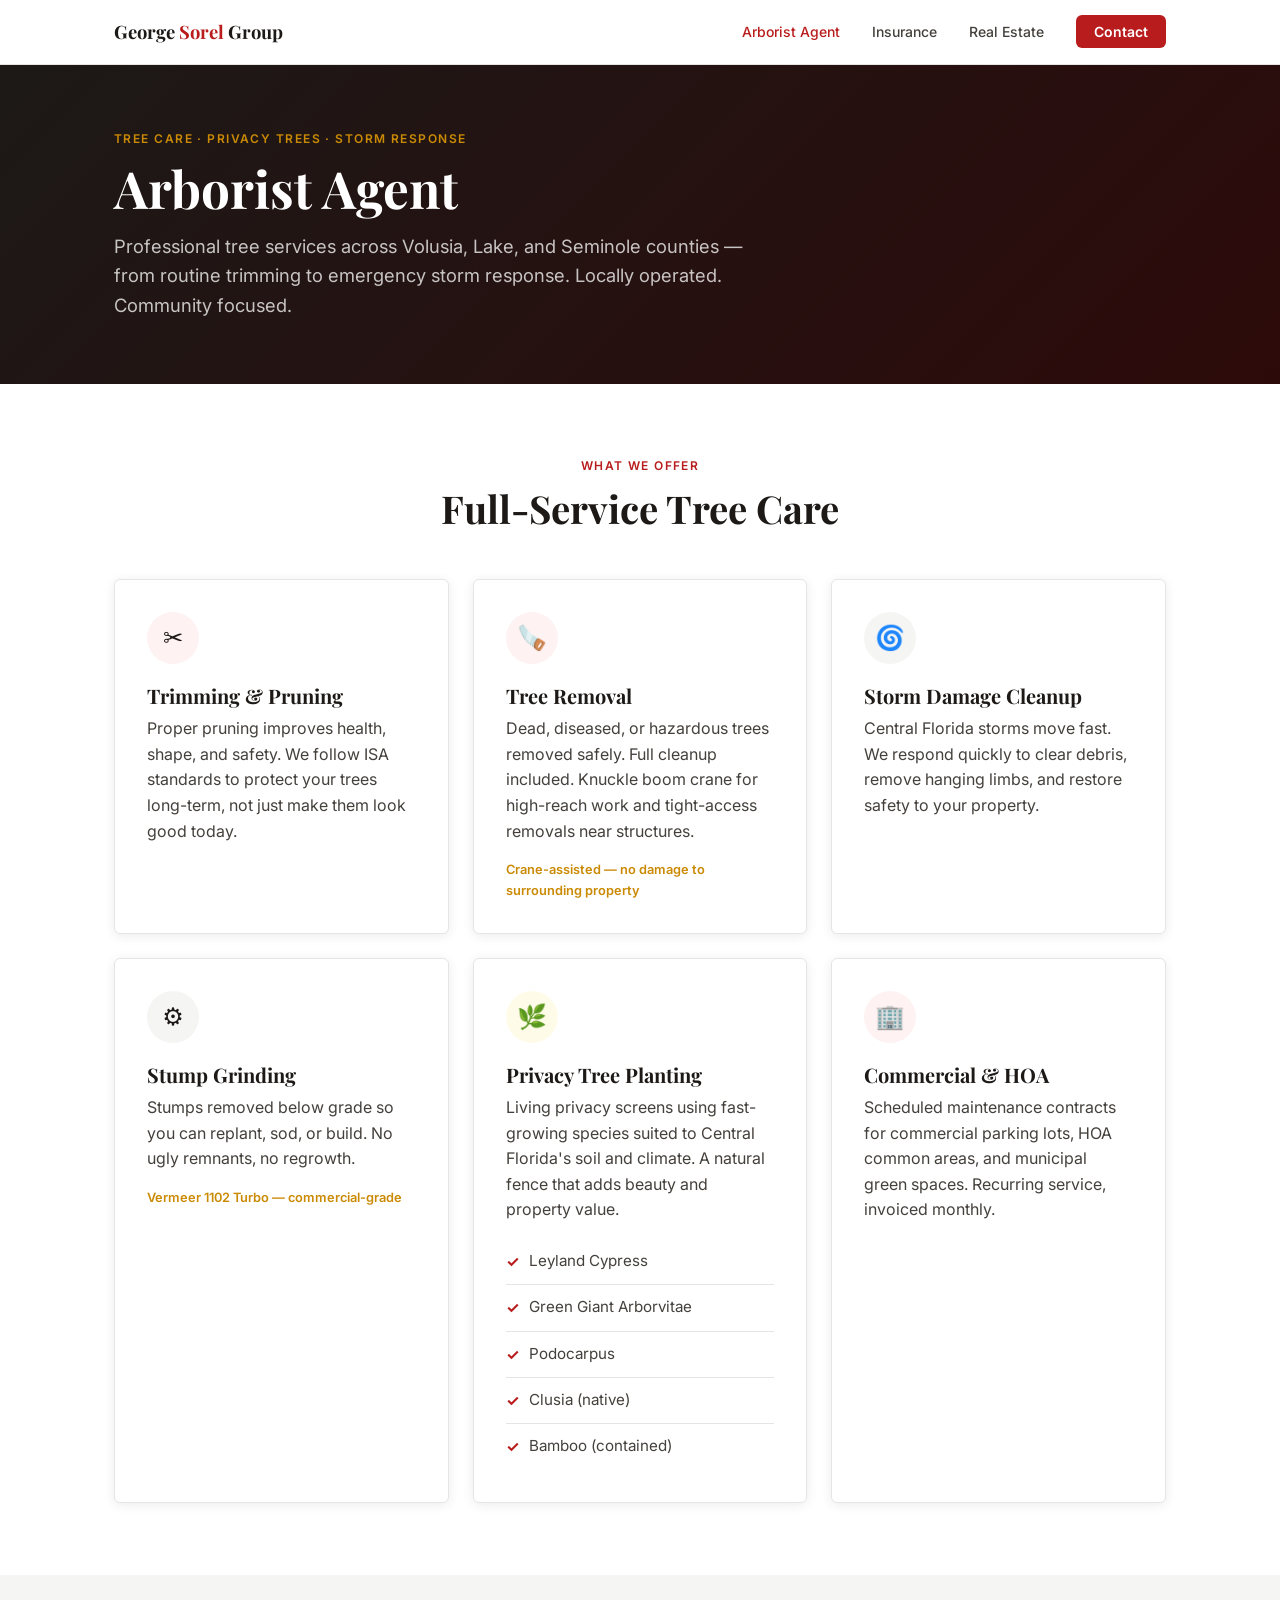
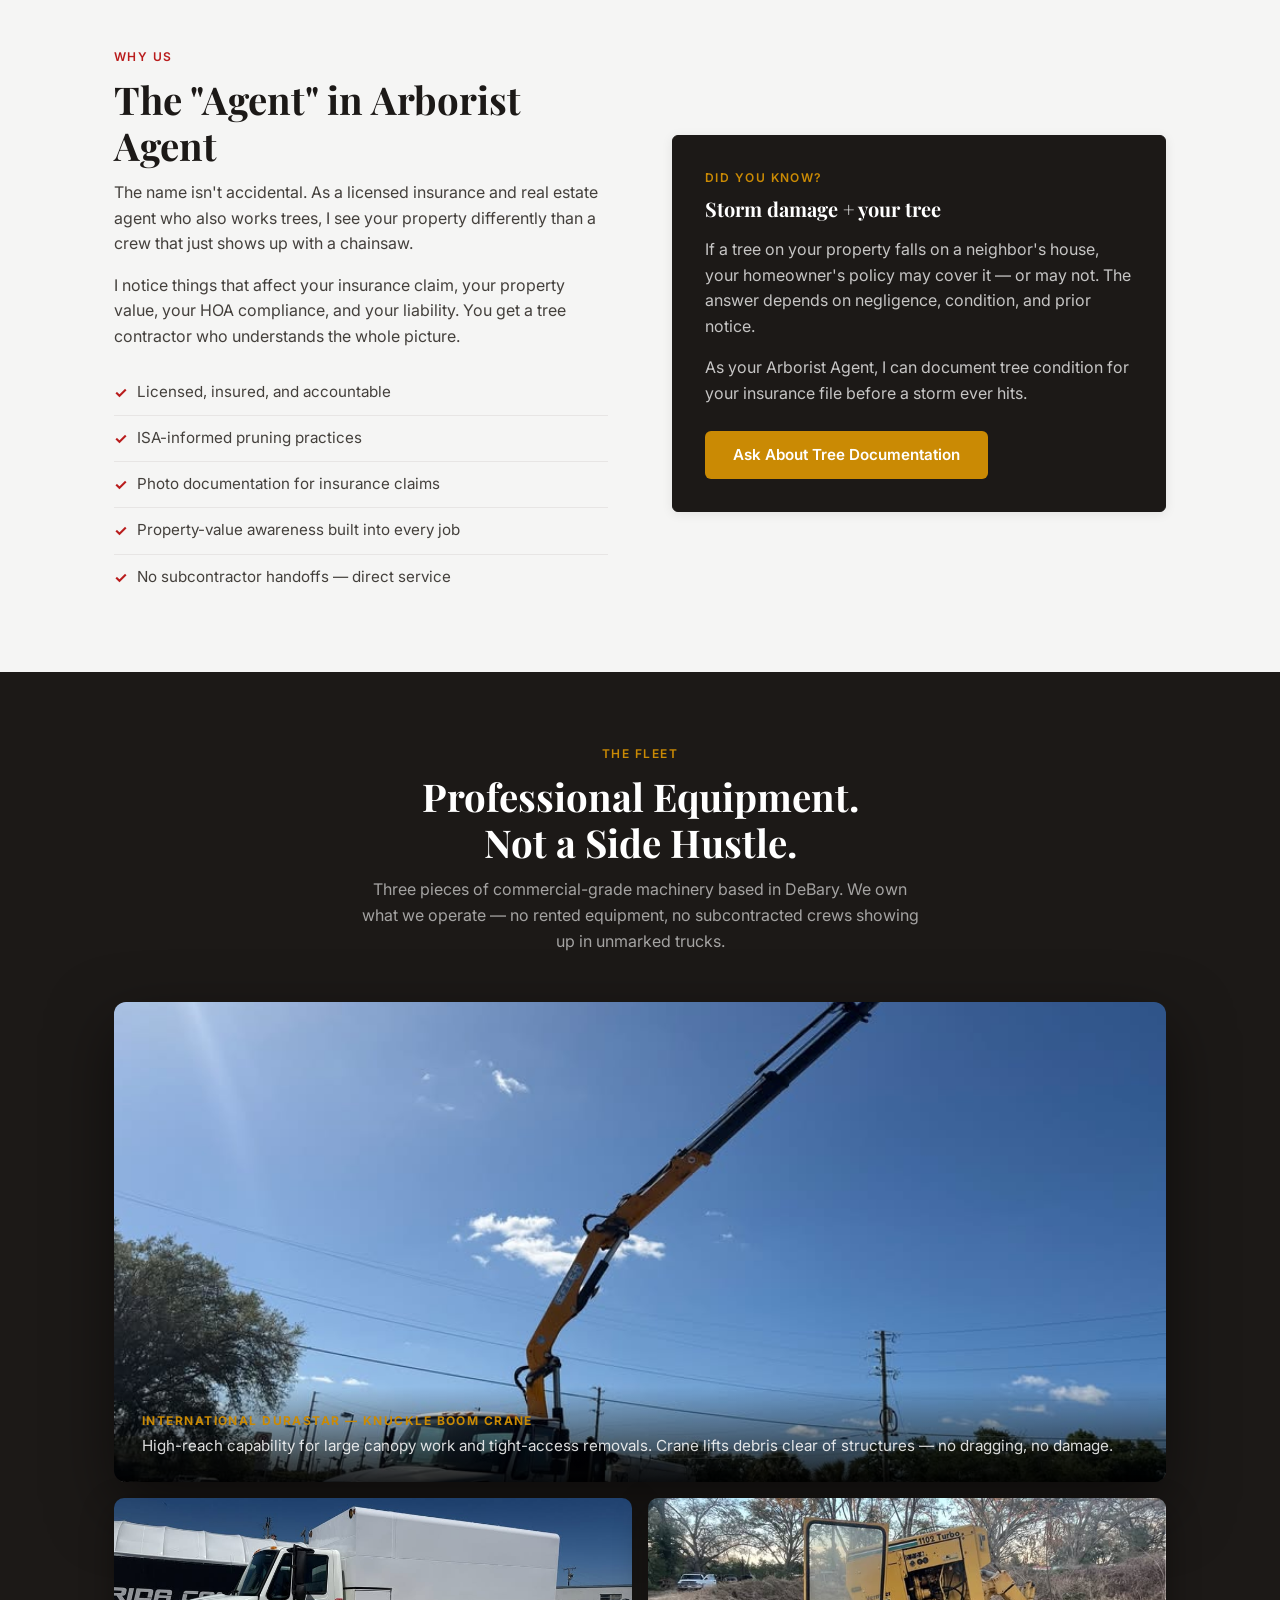
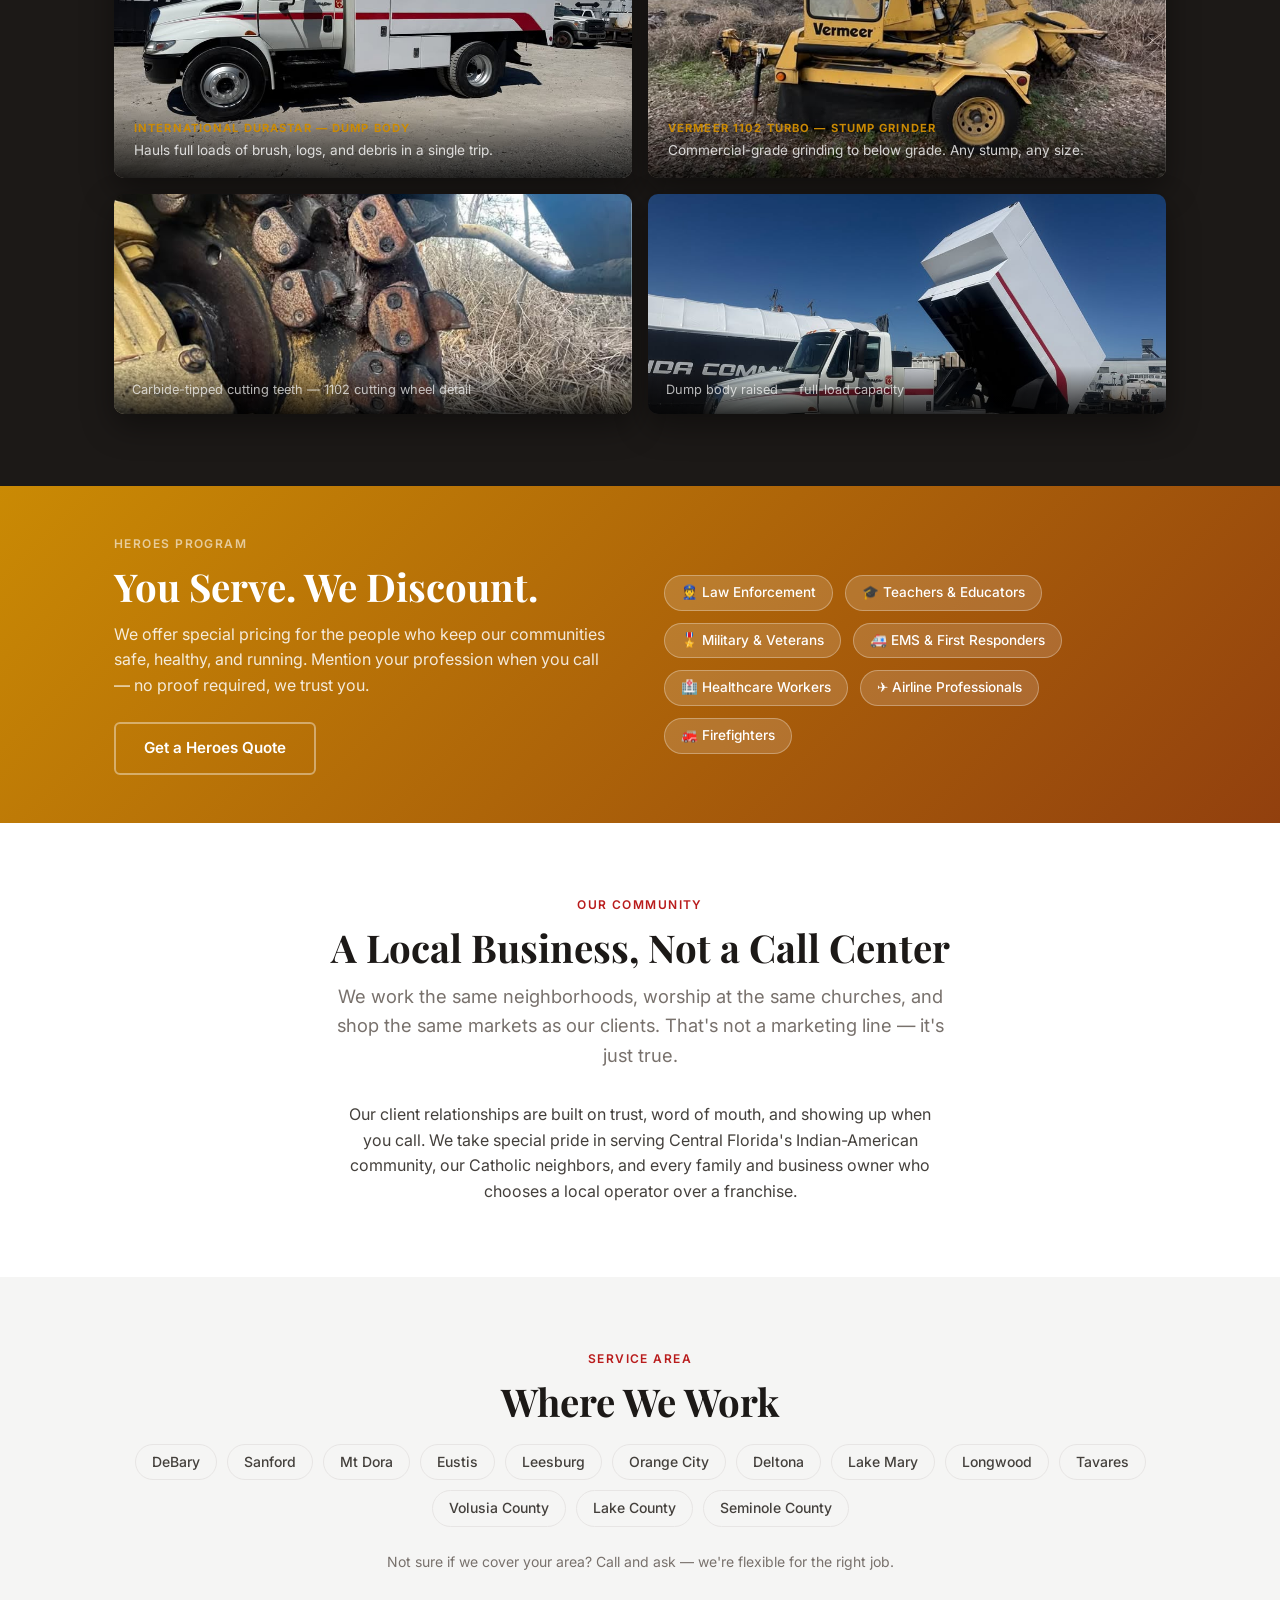
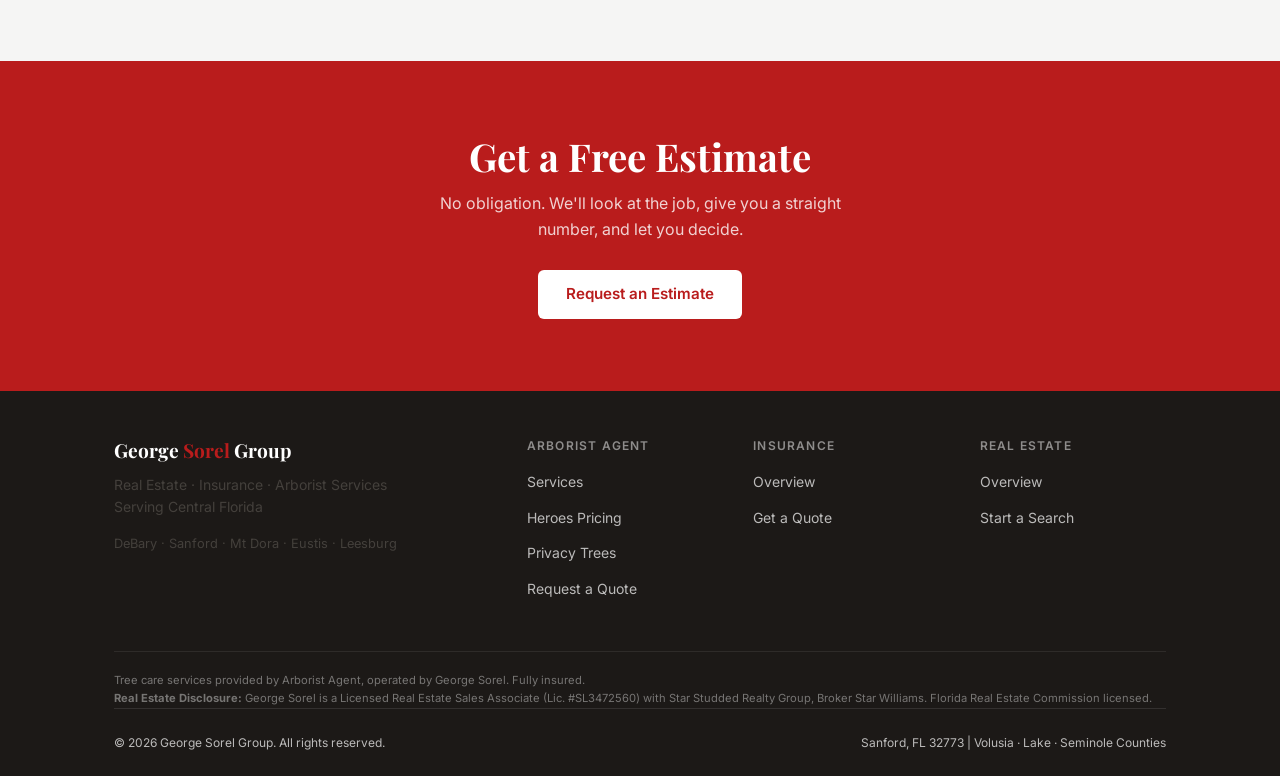
==== commit f74b4f50: "Add credentials bar, contact info, remove Jonathon, update service areas - Add dark credentials bar " ====
--- a/arborist-agent.html
+++ b/arborist-agent.html
@@ -297,7 +297,7 @@
 
     <div class="footer-bottom">
       <span>&copy; 2026 George Sorel Group. All rights reserved.</span>
-      <span>DeBary, FL | Volusia · Lake · Seminole Counties</span>
+      <span>Sanford, FL 32773 | Volusia · Lake · Seminole Counties</span>
     </div>
   </div>
 </footer>
